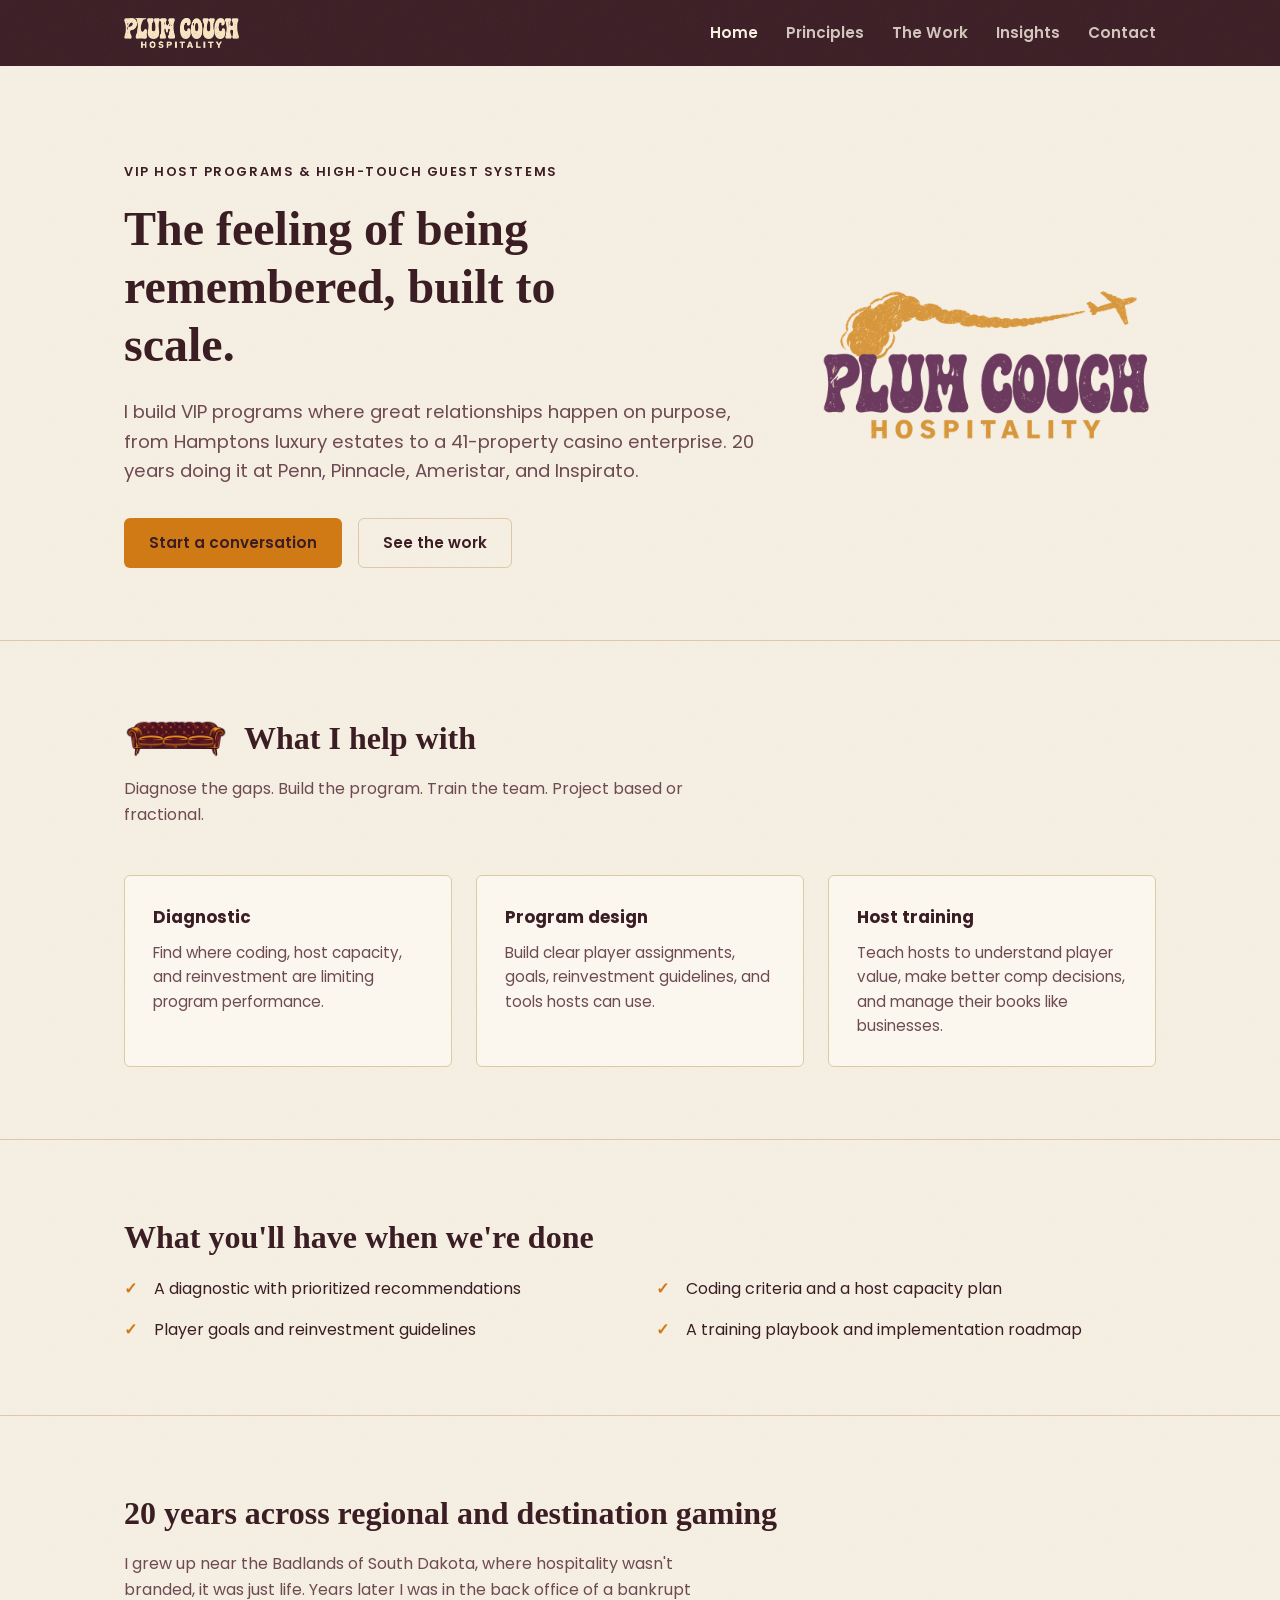
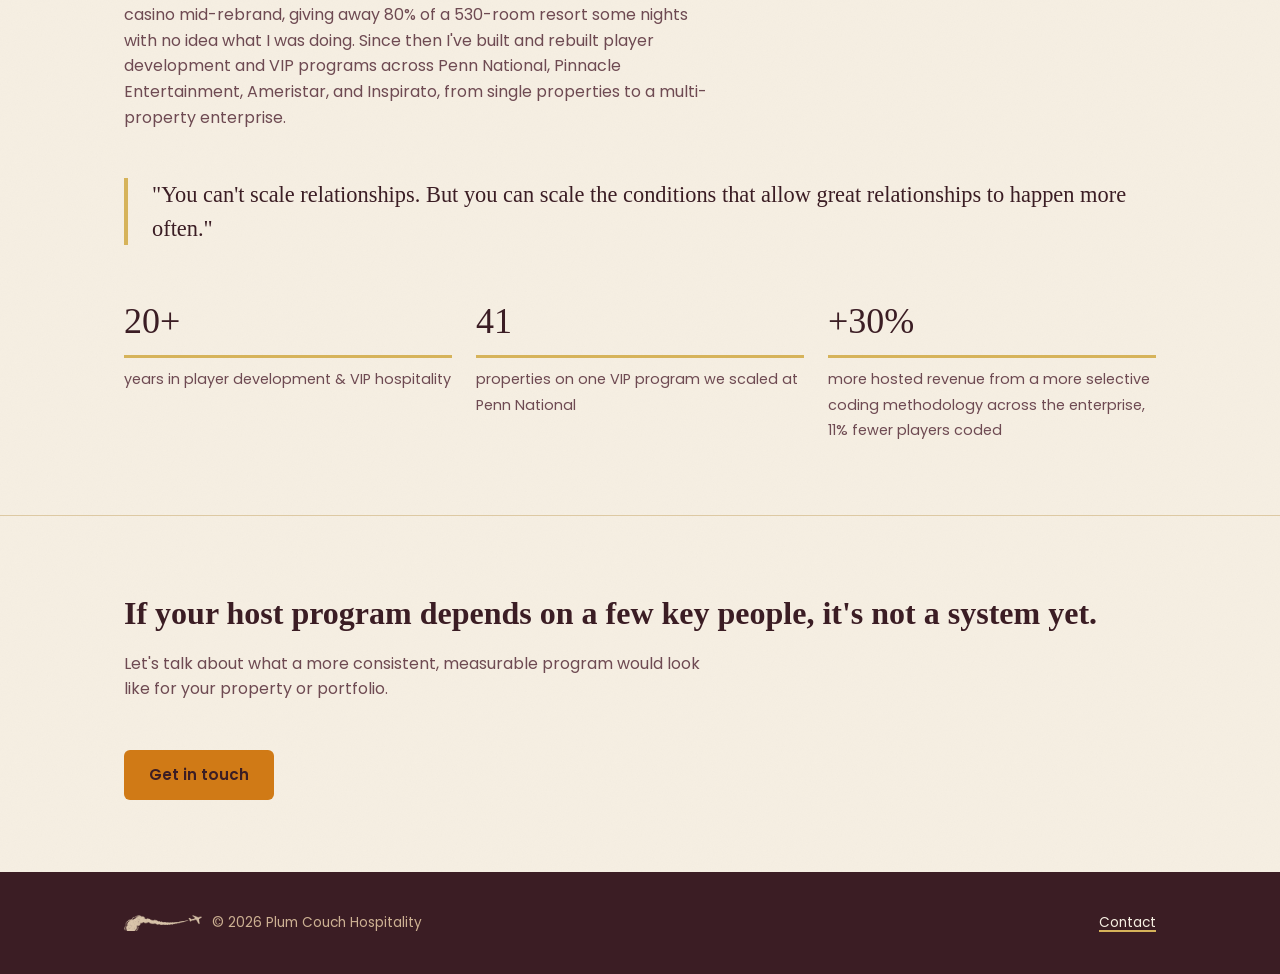
==== index.html @ e2383333 "Update index.html" ====
<!DOCTYPE html>
<html lang="en">
<head>
<meta charset="UTF-8">
<meta name="viewport" content="width=device-width, initial-scale=1.0">
<title>Plum Couch Hospitality · Player Development & VIP Host Program Consulting</title>
<meta name="description" content="Plum Couch Hospitality designs performance systems for casino player development and VIP host programs. Built by Travis Grode, 20 years across regional and destination gaming.">
<link rel="preconnect" href="https://fonts.googleapis.com">
<link rel="preconnect" href="https://fonts.gstatic.com" crossorigin>
<link href="https://fonts.googleapis.com/css2?family=Boogaloo&amp;family=Poppins:wght@400;500;600;700&amp;display=swap" rel="stylesheet">
<link rel="icon" type="image/png" sizes="32x32" href="/assets/img/favicon-32.png">
<link rel="icon" type="image/png" sizes="16x16" href="/assets/img/favicon-16.png">
<link rel="apple-touch-icon" href="/assets/img/apple-touch-icon.png">
<link rel="stylesheet" href="/css/styles.css">
</head>
<body>

<header class="site-header">
  <div class="wrap">
    <a class="brand" href="/"><img class="brand-mark" src="/assets/img/wordmark-text-cream.png" alt="Plum Couch Hospitality"></a>
    <button class="nav-toggle" aria-expanded="false" aria-label="Toggle navigation">☰</button>
    <nav class="primary-nav">
      <ul>
        <li><a href="/" aria-current="page">Home</a></li>
        <li><a href="/principles/">Principles</a></li>
        <li><a href="/work/">The Work</a></li>
        <li><a href="/blog/">Insights</a></li>
        <li><a href="/contact/">Contact</a></li>
      </ul>
    </nav>
  </div>
</header>

<main>

  <section class="hero">
    <div class="wrap hero-grid">
      <div class="hero-content">
        <div class="eyebrow">VIP Host Programs &amp; High-Touch Guest Systems</div>
        <h1>The feeling of being remembered, built to scale.</h1>
        <p class="lede">
          I build VIP programs where great relationships happen on purpose, from Hamptons
          luxury estates to a 41-property casino enterprise. 20 years doing it at Penn,
          Pinnacle, Ameristar, and Inspirato.
        </p>
        <div class="button-row">
          <a class="btn btn-primary" href="/contact/">Start a conversation</a>
          <a class="btn btn-secondary" href="/work/">See the work</a>
        </div>
      </div>
      <div class="hero-visual">
        <img src="/assets/img/wordmark-gold-accent.png" alt="Plum Couch Hospitality">
      </div>
    </div>
  </section>

  <section id="services">
    <div class="wrap">
      <div class="section-heading-row">
        <div class="section-title-icon">
          <img class="section-emblem" src="/assets/img/couch-emblem.png" alt="">
          <h2 class="section-heading">What I help with</h2>
        </div>
        <p class="section-sub">
          Diagnose the gaps. Build the program. Train the team. Project based or fractional.
        </p>
      </div>
      <div class="grid-3">
        <div class="card">
          <h3>Diagnostic</h3>
          <p>Find where coding, host capacity, and reinvestment are limiting program
          performance.</p>
        </div>
        <div class="card">
          <h3>Program design</h3>
          <p>Build clear player assignments, goals, reinvestment guidelines, and tools
          hosts can use.</p>
        </div>
        <div class="card">
          <h3>Host training</h3>
          <p>Teach hosts to understand player value, make better comp decisions, and
          manage their books like businesses.</p>
        </div>
      </div>
    </div>
  </section>

  <section id="deliverables">
    <div class="wrap">
      <h2 class="section-heading">What you'll have when we're done</h2>
      <ul class="deliverables-list">
        <li>A diagnostic with prioritized recommendations</li>
        <li>Coding criteria and a host capacity plan</li>
        <li>Player goals and reinvestment guidelines</li>
        <li>A training playbook and implementation roadmap</li>
      </ul>
    </div>
  </section>

  <section id="about">
    <div class="wrap">
      <h2 class="section-heading">20 years across regional and destination gaming</h2>
      <p class="section-sub">
        I grew up near the Badlands of South Dakota, where hospitality wasn't branded,
        it was just life. Years later I was in the back office of a bankrupt casino
        mid-rebrand, giving away 80% of a 530-room resort some nights with no idea what
        I was doing. Since then I've built and rebuilt player development and VIP
        programs across Penn National, Pinnacle Entertainment, Ameristar, and Inspirato,
        from single properties to a multi-property enterprise.
      </p>
      <blockquote class="pull">
        "You can't scale relationships. But you can scale the conditions that
        allow great relationships to happen more often."
      </blockquote>
      <div class="stat-row">
        <div class="stat">
          <span class="num">20+</span>
          <span class="label">years in player development &amp; VIP hospitality</span>
        </div>
        <div class="stat">
          <span class="num">41</span>
          <span class="label">properties on one VIP program we scaled at Penn National</span>
        </div>
        <div class="stat">
          <span class="num">+30%</span>
          <span class="label">more hosted revenue from a more selective coding methodology across the enterprise, 11% fewer players coded</span>
        </div>
      </div>
    </div>
  </section>

  <section id="cta">
    <div class="wrap">
      <h2 class="section-heading">If your host program depends on a few key people, it's not a system yet.</h2>
      <p class="section-sub">
        Let's talk about what a more consistent, measurable program would look like for
        your property or portfolio.
      </p>
      <div class="button-row">
        <a class="btn btn-primary" href="/contact/">Get in touch</a>
      </div>
    </div>
  </section>

</main>

<footer class="site-footer">
  <div class="wrap">
    <div class="footer-copy"><img class="footer-mark" src="/assets/img/plane-smoke-cream.png" alt=""><span>&copy; <span id="year"></span> Plum Couch Hospitality</span></div>
    <div>
      <a href="/contact/">Contact</a>
    </div>
  </div>
</footer>

<script src="/js/main.js"></script>
<script>document.getElementById('year').textContent = new Date().getFullYear();</script>
</body>
</html>
---- css/styles.css ----
/* ==========================================================================
   Plum Couch Hospitality — official brand tokens, taken directly from the
   brand board: Couch Orange, Plum, Vintage Yellow, Paper. Roles below were
   chosen by checking real contrast ratios, not by eye: orange and vintage
   yellow are vivid enough to read as backgrounds/borders/large display type,
   but too light-on-paper to use as small body text, so plum carries all
   body and label text, and orange/yellow stay in backgrounds, buttons, and
   decorative accents. Nothing else in this file should need to change to
   adjust the palette further.
   ========================================================================== */
:root {
  --color-bg: #f6efe2;        /* lightened from the official "Paper" swatch, per your note it read too dark */
  --color-bg-alt: #ecdfc4;
  --color-surface: #fbf7ee;
  --color-border: #ddc9a3;
  --color-text: #3b1d24;      /* "Plum", official — carries all body/label text for contrast */
  --color-text-muted: #6e4a52;
  --color-accent: #d07a16;    /* "Couch Orange", official — backgrounds, buttons, borders only */
  --color-accent-hover: #b3660f;
  --color-on-accent: #f6efe2; /* paper, for text on top of the plum footer */
  --color-ink-bg: #3b1d24;    /* "Plum", used as the dark footer background */
  --color-accent-plum: #3b1d24;
  --color-vintage-yellow: #d6b35a; /* decorative accent + text-on-dark only (fails on paper) */
  --color-header-bg: #3b1d24; /* back to the official plum — the contrast problem was the couch mark, not the background, and the cream plane-and-smoke mark reads fine at full depth */
  --font-display: 'Boogaloo', 'Georgia', serif;      /* the retro display headline font */
  --font-serif: Georgia, 'Iowan Old Style', 'Times New Roman', serif;
  --font-sans: 'Poppins', -apple-system, BlinkMacSystemFont, 'Segoe UI', Roboto, Helvetica, Arial, sans-serif;
  --max-width: 1080px;
  --radius: 6px;
}

* { box-sizing: border-box; }

html { scroll-behavior: smooth; }

body {
  margin: 0;
  background-color: var(--color-bg);
  /* A faint paper-grain texture, generated inline with no external image,
     to nod at the aged, kraft-paper feel of the matchbook without turning
     the whole page into a distressed texture. */
  background-image: url("data:image/svg+xml,%3Csvg xmlns='http://www.w3.org/2000/svg' width='200' height='200'%3E%3Cfilter id='n'%3E%3CfeTurbulence type='fractalNoise' baseFrequency='0.8' numOctaves='2' stitchTiles='stitch'/%3E%3CfeColorMatrix type='saturate' values='0'/%3E%3C/filter%3E%3Crect width='100%25' height='100%25' filter='url(%23n)' opacity='0.035'/%3E%3C/svg%3E");
  color: var(--color-text);
  font-family: var(--font-sans);
  line-height: 1.6;
  -webkit-font-smoothing: antialiased;
}

img { max-width: 100%; display: block; }

a {
  color: var(--color-text);
  text-decoration: underline;
  text-decoration-color: var(--color-accent);
  text-decoration-thickness: 2px;
  text-underline-offset: 3px;
}
a:hover { text-decoration-color: var(--color-accent-hover); }

.wrap {
  max-width: var(--max-width);
  margin: 0 auto;
  padding: 0 24px;
}

/* ---- Header / nav ----
   A lighter tint of the official plum, every page — deep enough to stay in
   the brand's purple family (not washed out to paper), light enough that
   the cream plane-and-smoke mark reads clearly against it. A faint grain
   nods at the matchbook/quote-card poster treatment without going full
   burnt-orange site-wide. */
header.site-header {
  background-color: var(--color-header-bg);
  background-image: url("data:image/svg+xml,%3Csvg xmlns='http://www.w3.org/2000/svg' width='200' height='200'%3E%3Cfilter id='n'%3E%3CfeTurbulence type='fractalNoise' baseFrequency='0.75' numOctaves='3' stitchTiles='stitch'/%3E%3CfeColorMatrix type='saturate' values='0'/%3E%3C/filter%3E%3Crect width='100%25' height='100%25' filter='url(%23n)' opacity='0.05'/%3E%3C/svg%3E");
  position: sticky;
  top: 0;
  z-index: 50;
}

.site-header .wrap {
  display: flex;
  align-items: center;
  justify-content: space-between;
  padding-top: 18px;
  padding-bottom: 18px;
}

.brand {
  display: flex;
  align-items: center;
  gap: 14px;
  text-decoration: none;
}

.brand-mark {
  height: 30px;
  width: auto;
}

nav.primary-nav ul {
  list-style: none;
  display: flex;
  gap: 28px;
  margin: 0;
  padding: 0;
}

/* Nav sits on the lighter-plum header — paper-on-#725c61 checks at 4.7+:1,
   clears AA. */
nav.primary-nav a {
  color: var(--color-on-accent);
  text-decoration: none;
  font-weight: 600;
  opacity: 0.8;
  font-size: 0.95rem;
}
nav.primary-nav a:hover,
nav.primary-nav a[aria-current="page"] {
  opacity: 1;
}

.nav-toggle {
  display: none;
  background: none;
  border: 1px solid var(--color-on-accent);
  color: var(--color-on-accent);
  border-radius: var(--radius);
  padding: 8px 10px;
  font-size: 1rem;
}

@media (max-width: 720px) {
  nav.primary-nav {
    display: none;
    width: 100%;
  }
  nav.primary-nav.open { display: block; }
  nav.primary-nav ul {
    flex-direction: column;
    gap: 0;
    padding: 16px 0 8px;
  }
  nav.primary-nav li { padding: 10px 0; border-top: 1px solid var(--color-border); }
  .site-header .wrap { flex-wrap: wrap; }
  .nav-toggle { display: inline-block; }
  .brand-mark { height: 22px; }
}

/* ---- Hero ---- */
.hero {
  padding: 96px 0 72px;
  border-bottom: 1px solid var(--color-border);
}

.hero-grid {
  display: flex;
  align-items: center;
  gap: 56px;
}

.hero-content { flex: 1 1 520px; min-width: 0; }

.hero-visual {
  flex: 0 0 auto;
  display: flex;
  justify-content: center;
}

.hero-visual img {
  width: 340px;
  max-width: 100%;
}

.hero-visual img.is-compact {
  width: 240px;
}

.hero-visual img.is-photo {
  border-radius: 14px;
  box-shadow: 0 18px 38px rgba(59, 29, 36, 0.3);
  transform: rotate(-2deg);
}

@media (max-width: 860px) {
  .hero-grid { flex-direction: column-reverse; gap: 32px; }
  .hero-visual img { width: 260px; }
}

.section-heading-row {
  margin-bottom: 48px;
}
.section-heading-row .section-heading,
.section-heading-row .section-sub { margin-bottom: 0; }
.section-heading-row .section-sub { margin-top: 12px; max-width: 62ch; }

.section-title-icon {
  display: flex;
  align-items: center;
  gap: 16px;
}
.section-title-icon .section-heading { margin: 0; }

.section-emblem {
  width: 104px;
  height: auto;
  flex-shrink: 0;
  opacity: 0.95;
}
@media (max-width: 480px) {
  .section-emblem { width: 64px; }
}

.matchbook-pair {
  display: flex;
  gap: 32px;
  flex-wrap: wrap;
  margin-top: 8px;
}
.matchbook-pair img {
  width: 220px;
  max-width: 100%;
  border-radius: 4px;
  box-shadow: 0 12px 28px rgba(59, 29, 36, 0.22);
}
.matchbook-pair img:first-child { transform: rotate(-2deg); }
.matchbook-pair img:last-child { transform: rotate(2deg); }

.hero .eyebrow {
  color: var(--color-accent-plum);
  text-transform: uppercase;
  letter-spacing: 0.12em;
  font-size: 0.8rem;
  font-weight: 600;
  margin-bottom: 18px;
}

.hero h1 {
  font-family: var(--font-serif);
  font-size: clamp(2rem, 4vw, 3rem);
  line-height: 1.2;
  margin: 0 0 24px;
  max-width: 20ch;
}

.hero p.lede {
  font-size: 1.15rem;
  color: var(--color-text-muted);
  max-width: 60ch;
  margin: 0 0 32px;
}

.button-row { display: flex; gap: 16px; flex-wrap: wrap; }

.btn {
  display: inline-block;
  padding: 12px 24px;
  border-radius: var(--radius);
  font-size: 0.95rem;
  font-weight: 600;
  border: 1px solid transparent;
  text-decoration: none;
}

/* Plum text on the orange button, not paper — checked at 4.67:1, paper
   on this orange only manages 2.39:1. */
.btn-primary {
  background: var(--color-accent);
  color: var(--color-text);
}
.btn-primary:hover { background: var(--color-accent-hover); color: var(--color-text); }

.btn-secondary {
  border-color: var(--color-border);
  color: var(--color-text);
}
.btn-secondary:hover { border-color: var(--color-accent); color: var(--color-text); background: var(--color-surface); }

/* ---- Sections ---- */
section { padding: 72px 0; border-bottom: 1px solid var(--color-border); }
section:last-of-type { border-bottom: none; }

.section-heading {
  font-family: var(--font-serif);
  font-size: clamp(1.5rem, 3vw, 2rem);
  margin: 0 0 12px;
}

.section-sub {
  color: var(--color-text-muted);
  max-width: 60ch;
  margin: 0 0 48px;
}

.grid-3 {
  display: grid;
  grid-template-columns: repeat(auto-fit, minmax(240px, 1fr));
  gap: 24px;
}

.card {
  background: var(--color-surface);
  border: 1px solid var(--color-border);
  border-radius: var(--radius);
  padding: 28px;
}

.card h3 {
  font-size: 1.05rem;
  margin: 0 0 10px;
}

.card p { color: var(--color-text-muted); margin: 0; font-size: 0.95rem; }

.deliverables-list {
  list-style: none;
  margin: 0;
  padding: 0;
  display: grid;
  grid-template-columns: repeat(2, 1fr);
  gap: 16px 32px;
}
.deliverables-list li {
  position: relative;
  padding-left: 30px;
  color: var(--color-text);
}
.deliverables-list li::before {
  content: "\2713";
  position: absolute;
  left: 0;
  top: 0;
  color: var(--color-accent);
  font-weight: 700;
}
@media (max-width: 640px) {
  .deliverables-list { grid-template-columns: 1fr; }
}

.stat-row {
  display: grid;
  grid-template-columns: repeat(auto-fit, minmax(160px, 1fr));
  gap: 24px;
  margin-top: 48px;
}

.stat { text-align: left; }
.stat .num {
  font-family: var(--font-serif);
  font-size: 2.25rem;
  color: var(--color-text);
  display: block;
  border-bottom: 3px solid var(--color-vintage-yellow);
  padding-bottom: 4px;
  margin-bottom: 8px;
}
.stat .label { color: var(--color-text-muted); font-size: 0.9rem; }

blockquote.pull {
  font-family: var(--font-serif);
  font-size: 1.4rem;
  line-height: 1.5;
  border-left: 4px solid var(--color-vintage-yellow);
  padding-left: 24px;
  margin: 0;
  color: var(--color-text);
}

/* ---- Post/case-study index list ---- */
.grid-quotes {
  display: grid;
  grid-template-columns: repeat(3, 1fr);
  gap: 24px;
  margin-bottom: 56px;
}
.grid-quotes img {
  border-radius: 10px;
  box-shadow: 0 6px 18px rgba(59, 29, 36, 0.18);
}
@media (max-width: 860px) {
  .grid-quotes { grid-template-columns: repeat(2, 1fr); }
}
@media (max-width: 560px) {
  .grid-quotes { grid-template-columns: 1fr; gap: 20px; }
}

.principle-list {
  list-style: none;
  margin: 0 0 8px;
  padding: 0;
  counter-reset: principle;
}
.principle-list li.principle-item {
  counter-increment: principle;
  display: flex;
  gap: 18px;
  align-items: baseline;
  padding: 18px 0;
  border-top: 1px solid var(--color-border);
}
.principle-list li.principle-item:last-child { border-bottom: 1px solid var(--color-border); }
.principle-list li.principle-item::before {
  content: counter(principle);
  font-family: var(--font-serif);
  font-size: 1.4rem;
  color: var(--color-accent);
  flex-shrink: 0;
  width: 28px;
}
.principle-list .principle-text { color: var(--color-text); }
.principle-list .principle-text strong { display: block; margin-bottom: 2px; }
.principle-list .principle-text span { color: var(--color-text-muted); font-size: 0.95rem; }

/* A single quote card, dropped in as a breather between principle items —
   not a gallery, just an occasional accent. Alternating rotation gives it
   the same scrapbook/matchbook feel as the pair on the homepage. */
.principle-list li.principle-accent {
  list-style: none;
  padding: 36px 0;
  text-align: center;
}
.principle-accent img {
  width: 300px;
  max-width: 80%;
  margin: 0 auto;
  border-radius: 10px;
  box-shadow: 0 10px 24px rgba(59, 29, 36, 0.22);
  transform: rotate(-1.5deg);
}
.principle-list li.principle-accent:nth-of-type(even) img { transform: rotate(1.5deg); }

.role-entry {
  padding: 24px 0;
  border-top: 1px solid var(--color-border);
}
.role-entry:last-child { border-bottom: 1px solid var(--color-border); }
.role-entry .role-title { font-family: var(--font-serif); font-size: 1.25rem; margin: 0 0 4px; }
.role-entry .role-meta {
  color: var(--color-accent-hover);
  font-weight: 600;
  font-size: 0.85rem;
  text-transform: uppercase;
  letter-spacing: 0.03em;
  margin-bottom: 10px;
}
.role-entry p { margin: 0; color: var(--color-text-muted); }

/* Role entries with a pulled-out headline figure (Work page, "Programs built and run") */
.role-entry-figured {
  display: flex;
  gap: 28px;
  align-items: flex-start;
}
.role-figure {
  flex: 0 0 104px;
}
.role-figure .num {
  font-family: var(--font-serif);
  font-size: 2.5rem;
  line-height: 1;
  color: var(--color-text);
  display: block;
  border-bottom: 3px solid var(--color-vintage-yellow);
  padding-bottom: 6px;
  margin-bottom: 8px;
}
.role-figure .label {
  color: var(--color-text-muted);
  font-size: 0.75rem;
  text-transform: uppercase;
  letter-spacing: 0.04em;
  display: block;
}
.role-entry-figured .role-body { flex: 1 1 auto; min-width: 0; }
@media (max-width: 600px) {
  .role-entry-figured { flex-direction: column; gap: 10px; }
  .role-figure { flex-basis: auto; }
}

.post-list { list-style: none; margin: 0; padding: 0; }
.post-list li {
  border-bottom: 1px solid var(--color-border);
  padding: 24px 0;
}
.post-list li:first-child { padding-top: 0; }
.post-list a.post-title {
  color: var(--color-text);
  font-size: 1.2rem;
  font-family: var(--font-serif);
}
.post-list .post-meta {
  color: var(--color-text-muted);
  font-size: 0.85rem;
  margin-top: 6px;
}

/* ---- Insights index: blog-style cards ---- */
.post-card-list { list-style: none; margin: 0; padding: 0; }
.post-card {
  display: flex;
  gap: 28px;
  padding: 32px 0;
  border-bottom: 1px solid var(--color-border);
}
.post-card:first-child { padding-top: 0; }
.post-card-thumb {
  flex: 0 0 220px;
  aspect-ratio: 16 / 10;
  overflow: hidden;
  border-radius: var(--radius);
  box-shadow: 0 10px 22px rgba(59, 29, 36, 0.18);
}
.post-card-thumb img {
  width: 100%;
  height: 100%;
  object-fit: cover;
  display: block;
}
.post-card-thumb.is-placeholder {
  background: var(--color-bg-alt);
  border: 1px dashed var(--color-border);
  box-shadow: none;
}
.post-card-body { flex: 1 1 auto; min-width: 0; }
.post-card-meta {
  color: var(--color-text-muted);
  font-size: 0.85rem;
  text-transform: uppercase;
  letter-spacing: 0.03em;
  margin-bottom: 8px;
}
.post-card-title {
  display: block;
  color: var(--color-text);
  font-family: var(--font-serif);
  font-size: 1.35rem;
  line-height: 1.25;
  margin-bottom: 10px;
}
.post-card-excerpt { color: var(--color-text-muted); margin: 0; }
@media (max-width: 640px) {
  .post-card { flex-direction: column; gap: 16px; }
  .post-card-thumb { flex-basis: auto; width: 100%; }
}

/* Mobile spacing pass: more breathing room between repeating text blocks
   and a clean single-column stack for the stat row, so the same copy reads
   lighter on a narrow screen without cutting a word. */
@media (max-width: 640px) {
  .role-entry { padding: 32px 0; }
  .principle-list li.principle-item { padding: 26px 0; gap: 14px; }
  .stat-row { grid-template-columns: 1fr; gap: 32px; }
  .stat .num { font-size: 2rem; }
  .section-title-icon { flex-direction: column; align-items: flex-start; gap: 10px; }
  .section-title-icon .section-emblem { width: 130px; }
}

/* ---- Hero emblem: standalone crest above a hero H1 ---- */
.hero-emblem {
  width: 80px;
  height: auto;
  margin-bottom: 20px;
  opacity: 0.95;
}

/* ---- Swipeable image carousel (Instagram-deck style posts) ---- */
.carousel {
  max-width: 420px;
  margin: 0 auto 16px;
}
.carousel-track {
  display: flex;
  overflow-x: auto;
  scroll-snap-type: x mandatory;
  -webkit-overflow-scrolling: touch;
  border-radius: 12px;
  box-shadow: 0 14px 32px rgba(59, 29, 36, 0.25);
  scrollbar-width: none;
  -ms-overflow-style: none;
}
.carousel-track::-webkit-scrollbar { display: none; }
.carousel-track img {
  flex: 0 0 100%;
  width: 100%;
  scroll-snap-align: start;
  display: block;
}
.carousel-nav {
  display: flex;
  align-items: center;
  justify-content: center;
  gap: 18px;
  margin-top: 18px;
}
.carousel-btn {
  width: 40px;
  height: 40px;
  border-radius: 50%;
  border: 1px solid var(--color-border);
  background: var(--color-bg-alt);
  color: var(--color-text);
  font-size: 1.1rem;
  line-height: 1;
  cursor: pointer;
  display: flex;
  align-items: center;
  justify-content: center;
  transition: background 0.15s, color 0.15s, border-color 0.15s;
}
.carousel-btn:hover {
  background: var(--color-accent);
  color: var(--color-on-accent);
  border-color: var(--color-accent);
}
.carousel-counter {
  font-size: 0.85rem;
  color: var(--color-text-muted);
  min-width: 52px;
  text-align: center;
}
.carousel-hint {
  text-align: center;
  font-size: 0.8rem;
  color: var(--color-text-muted);
  margin: 10px 0 0;
}
@media (min-width: 640px) {
  .carousel-hint { display: none; }
}

/* ---- Embedded YouTube video (podcast episodes) ---- */
.video-embed {
  position: relative;
  width: 100%;
  aspect-ratio: 16 / 9;
  border-radius: 10px;
  overflow: hidden;
  box-shadow: 0 10px 24px rgba(59, 29, 36, 0.22);
  margin: 0 0 32px;
  background: var(--color-ink-bg);
}
.video-embed iframe {
  position: absolute;
  inset: 0;
  width: 100%;
  height: 100%;
  border: 0;
}
.placeholder-note {
  background: var(--color-bg-alt);
  border: 1px dashed var(--color-border);
  border-radius: var(--radius);
  padding: 20px 24px;
  color: var(--color-text-muted);
  font-size: 0.9rem;
}

/* ---- Contact / form ---- */
form.contact-form { display: grid; gap: 18px; max-width: 560px; }
form.contact-form label {
  display: block;
  font-size: 0.85rem;
  color: var(--color-text-muted);
  margin-bottom: 6px;
}
form.contact-form input,
form.contact-form textarea {
  width: 100%;
  background: var(--color-surface);
  border: 1px solid var(--color-border);
  border-radius: var(--radius);
  color: var(--color-text);
  padding: 12px 14px;
  font-family: inherit;
  font-size: 0.95rem;
}
form.contact-form textarea { min-height: 140px; resize: vertical; }
form.contact-form input:focus,
form.contact-form textarea:focus {
  outline: none;
  border-color: var(--color-accent);
}

.calendly-embed {
  border: 1px solid var(--color-border);
  border-radius: var(--radius);
  overflow: hidden;
  min-height: 700px;
}

/* ---- Footer ----
   Dark ink background, the same tone the matchbook itself was photographed
   against, as a deliberate bookend to the orange header. */
footer.site-footer {
  padding: 40px 0;
  background: var(--color-ink-bg);
  color: #cdb193;
  font-size: 0.85rem;
}

footer.site-footer .wrap {
  display: flex;
  justify-content: space-between;
  align-items: center;
  flex-wrap: wrap;
  gap: 12px;
}
.footer-copy {
  display: flex;
  align-items: center;
  gap: 10px;
}
.footer-mark {
  height: 16px;
  width: auto;
  opacity: 0.85;
}
footer.site-footer a { color: var(--color-on-accent); text-decoration-color: var(--color-vintage-yellow); }
footer.site-footer a:hover { color: var(--color-vintage-yellow); text-decoration-color: var(--color-vintage-yellow); }
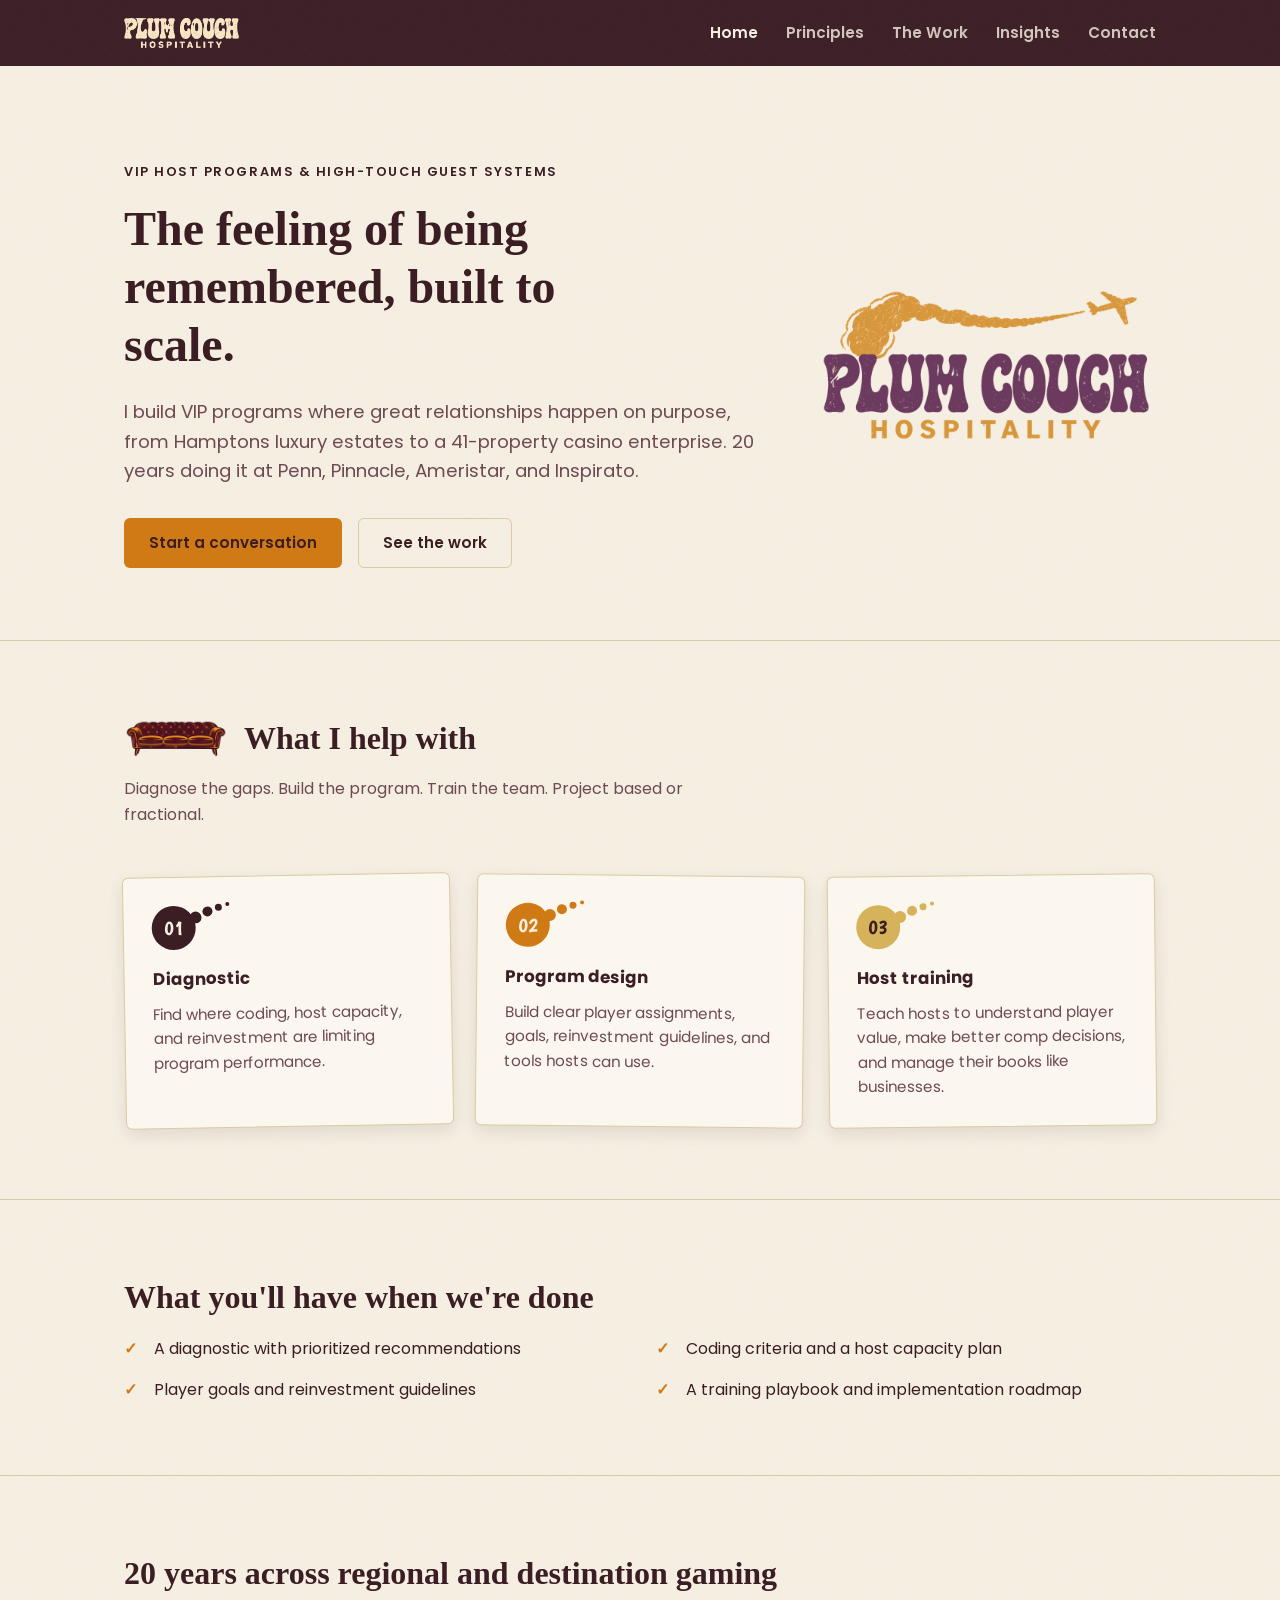
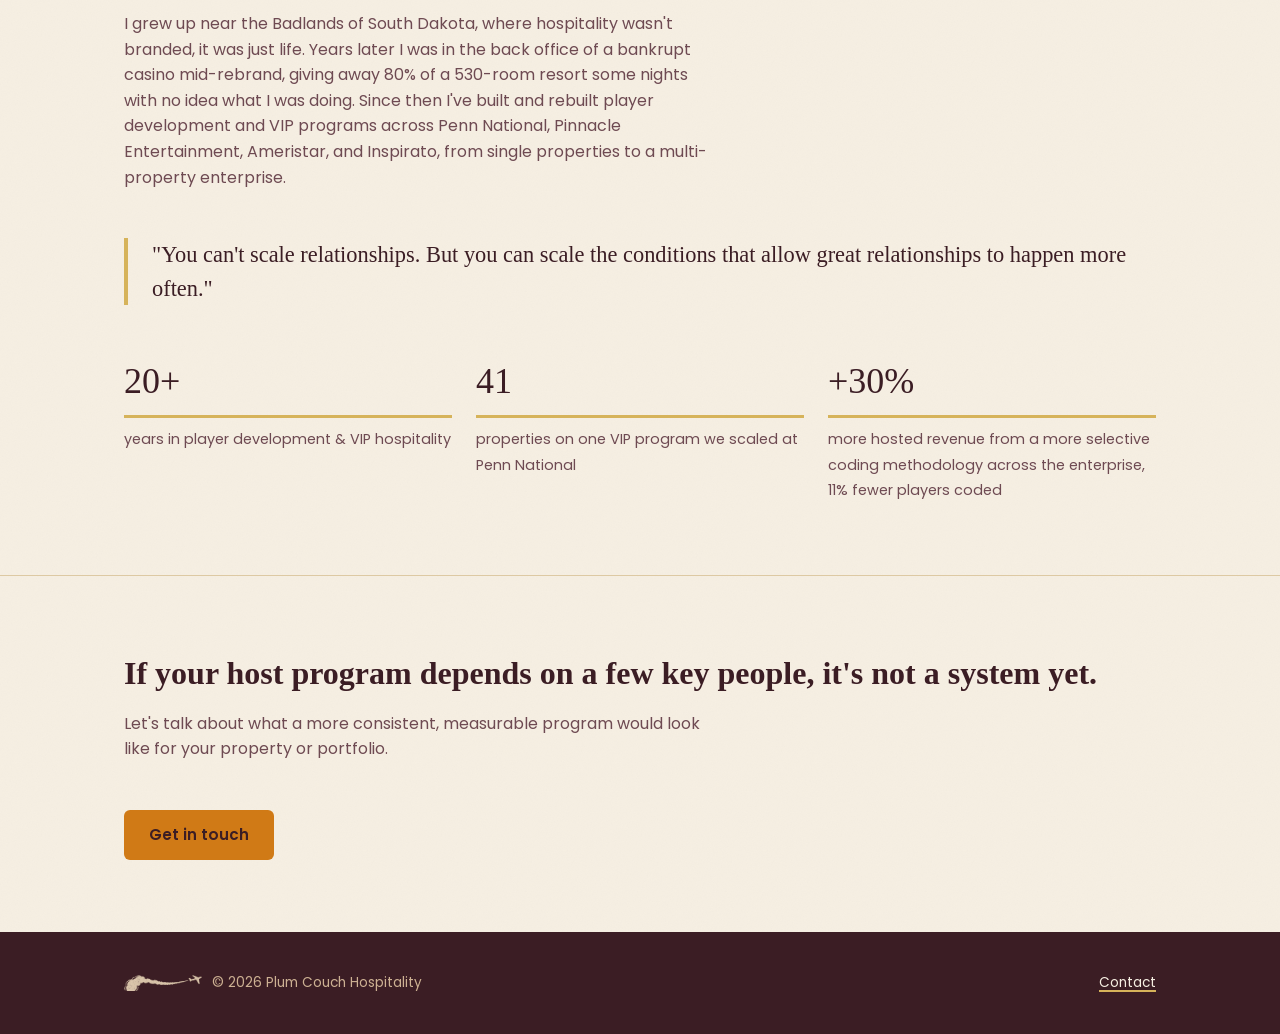
==== commit 2d7ad95a: "whisps" ====
--- a/index.html
+++ b/index.html
@@ -5,6 +5,15 @@
 <meta name="viewport" content="width=device-width, initial-scale=1.0">
 <title>Plum Couch Hospitality · Player Development & VIP Host Program Consulting</title>
 <meta name="description" content="Plum Couch Hospitality designs performance systems for casino player development and VIP host programs. Built by Travis Grode, 20 years across regional and destination gaming.">
+<meta property="og:type" content="website">
+<meta property="og:title" content="Plum Couch Hospitality · Player Development & VIP Host Program Consulting">
+<meta property="og:description" content="Plum Couch Hospitality designs performance systems for casino player development and VIP host programs. Built by Travis Grode, 20 years across regional and destination gaming.">
+<meta property="og:image" content="https://plumcouch.com/assets/img/og-image.png">
+<meta property="og:url" content="https://plumcouch.com/">
+<meta name="twitter:card" content="summary_large_image">
+<meta name="twitter:title" content="Plum Couch Hospitality · Player Development & VIP Host Program Consulting">
+<meta name="twitter:description" content="Plum Couch Hospitality designs performance systems for casino player development and VIP host programs. Built by Travis Grode, 20 years across regional and destination gaming.">
+<meta name="twitter:image" content="https://plumcouch.com/assets/img/og-image.png">
 <link rel="preconnect" href="https://fonts.googleapis.com">
 <link rel="preconnect" href="https://fonts.gstatic.com" crossorigin>
 <link href="https://fonts.googleapis.com/css2?family=Boogaloo&amp;family=Poppins:wght@400;500;600;700&amp;display=swap" rel="stylesheet">
@@ -67,16 +76,31 @@
       </div>
       <div class="grid-3">
         <div class="card">
+          <span class="card-badge">01
+            <svg class="wisp" viewBox="0 0 46 24" fill="var(--color-accent-plum)">
+              <circle cx="6" cy="18" r="6"/><circle cx="18" cy="12" r="5"/><circle cx="29" cy="8" r="3.5"/><circle cx="38" cy="5" r="2"/>
+            </svg>
+          </span>
           <h3>Diagnostic</h3>
           <p>Find where coding, host capacity, and reinvestment are limiting program
           performance.</p>
         </div>
         <div class="card">
+          <span class="card-badge">02
+            <svg class="wisp" viewBox="0 0 46 24" fill="var(--color-accent)">
+              <circle cx="6" cy="18" r="6"/><circle cx="18" cy="12" r="5"/><circle cx="29" cy="8" r="3.5"/><circle cx="38" cy="5" r="2"/>
+            </svg>
+          </span>
           <h3>Program design</h3>
           <p>Build clear player assignments, goals, reinvestment guidelines, and tools
           hosts can use.</p>
         </div>
         <div class="card">
+          <span class="card-badge">03
+            <svg class="wisp" viewBox="0 0 46 24" fill="var(--color-vintage-yellow)">
+              <circle cx="6" cy="18" r="6"/><circle cx="18" cy="12" r="5"/><circle cx="29" cy="8" r="3.5"/><circle cx="38" cy="5" r="2"/>
+            </svg>
+          </span>
           <h3>Host training</h3>
           <p>Teach hosts to understand player value, make better comp decisions, and
           manage their books like businesses.</p>
--- a/css/styles.css
+++ b/css/styles.css
@@ -302,6 +302,39 @@
   border: 1px solid var(--color-border);
   border-radius: var(--radius);
   padding: 28px;
+  position: relative;
+  box-shadow: 0 6px 16px rgba(59, 29, 36, 0.1);
+  transform: rotate(var(--tilt, 0deg));
+}
+.card:nth-child(1) { --tilt: -1deg; }
+.card:nth-child(2) { --tilt: 0.6deg; }
+.card:nth-child(3) { --tilt: -0.6deg; }
+
+/* Numbered stamp badge with a smoke-wisp trail, a small nod to the plane's
+   contrail elsewhere on the site without repeating the icon itself. */
+.card-badge {
+  position: relative;
+  display: inline-flex;
+  align-items: center;
+  justify-content: center;
+  width: 44px;
+  height: 44px;
+  border-radius: 50%;
+  font-family: var(--font-display);
+  font-size: 1.3rem;
+  color: var(--color-on-accent);
+  margin-bottom: 16px;
+}
+.card:nth-child(1) .card-badge { background: var(--color-accent-plum); }
+.card:nth-child(2) .card-badge { background: var(--color-accent); }
+.card:nth-child(3) .card-badge { background: var(--color-vintage-yellow); color: var(--color-text); }
+.card-badge .wisp {
+  position: absolute;
+  top: -6px;
+  left: 38px;
+  width: 46px;
+  height: 24px;
+  pointer-events: none;
 }
 
 .card h3 {
@@ -552,6 +585,7 @@
   .stat .num { font-size: 2rem; }
   .section-title-icon { flex-direction: column; align-items: flex-start; gap: 10px; }
   .section-title-icon .section-emblem { width: 130px; }
+  .hero .eyebrow { font-size: 0.72rem; letter-spacing: 0.04em; margin-bottom: 28px; }
 }
 
 /* ---- Hero emblem: standalone crest above a hero H1 ---- */
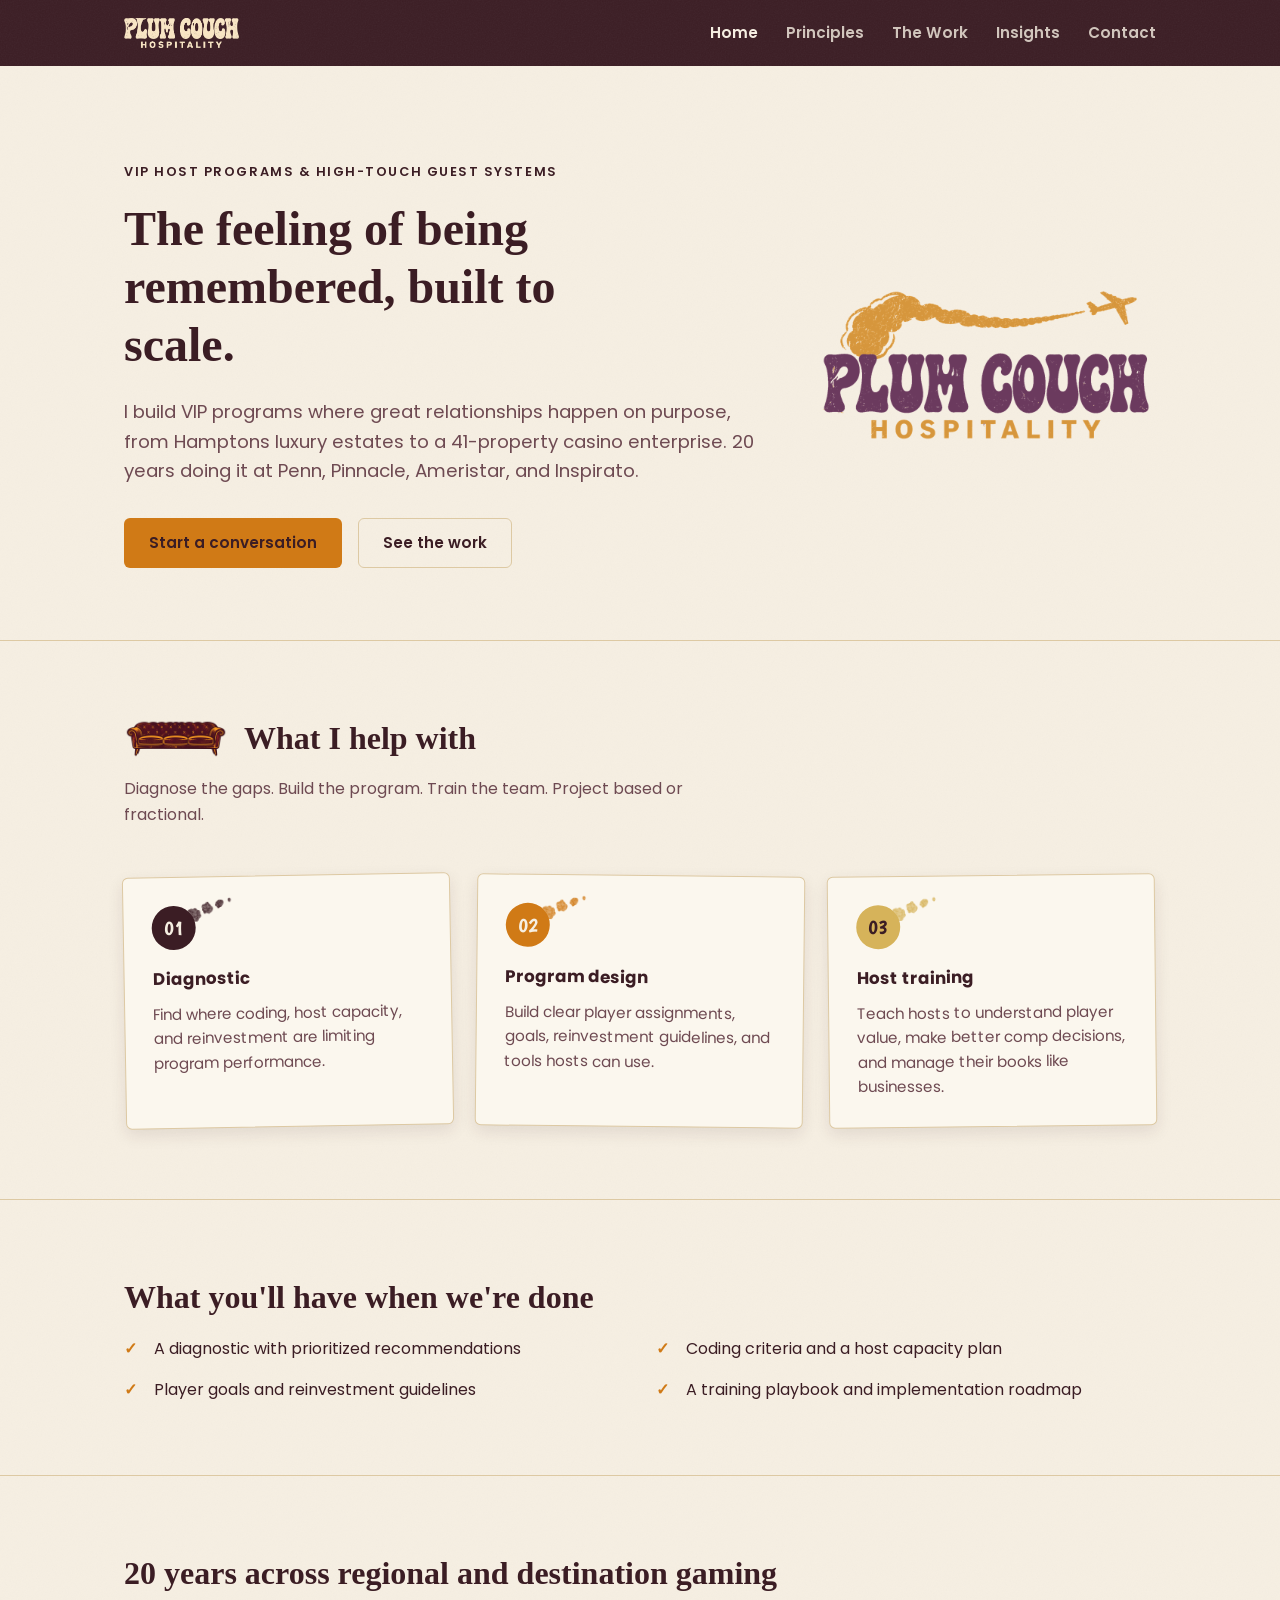
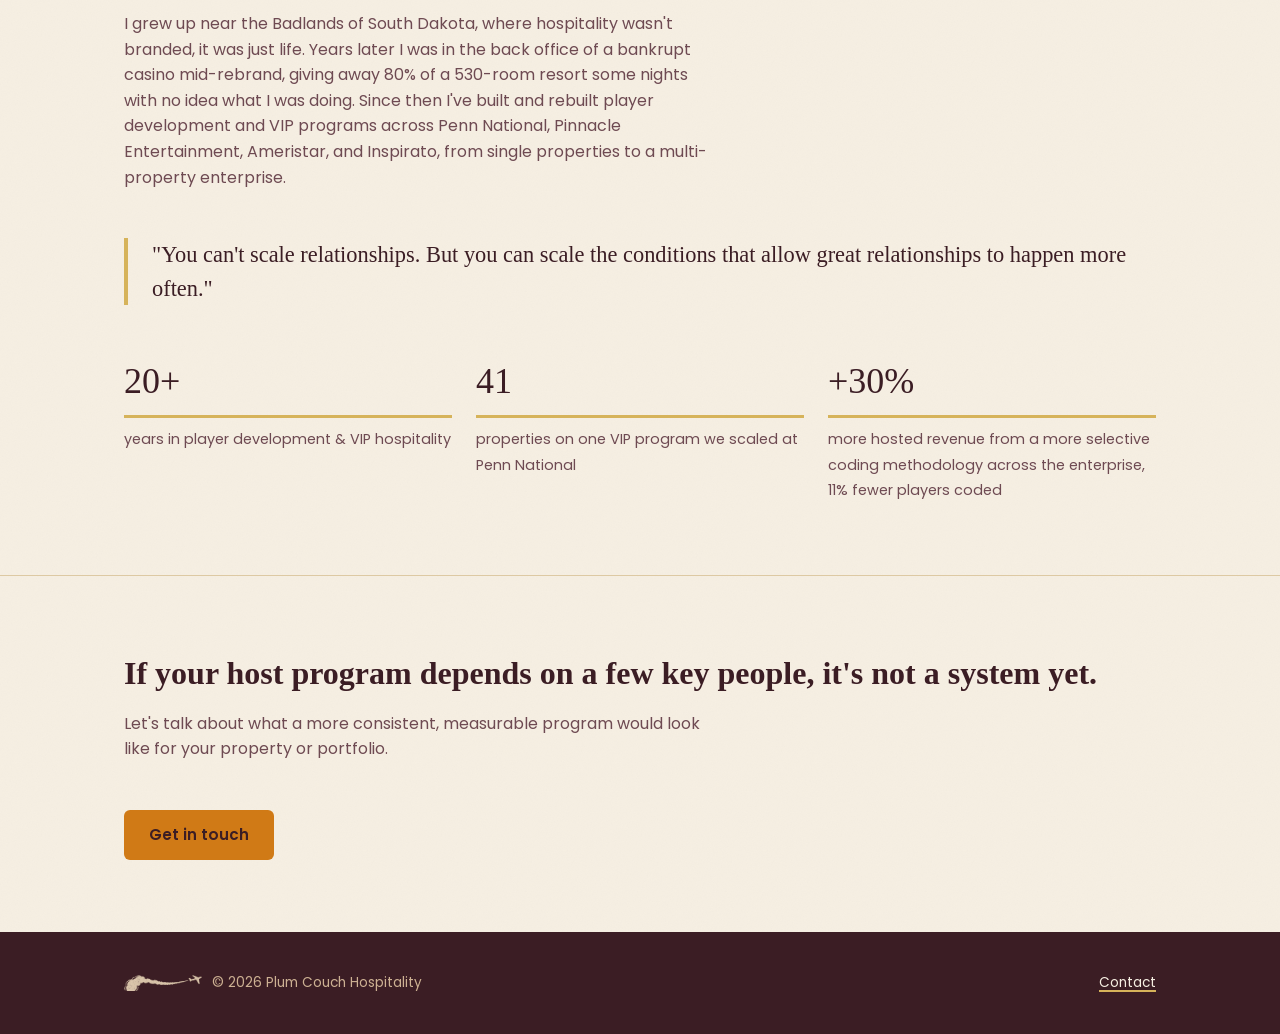
==== commit 2ab400a2: "Give the service card badges a textured, vintage smoke-wisp Swap the flat solid-color SVG wisp trail" ====
--- a/index.html
+++ b/index.html
@@ -77,9 +77,7 @@
       <div class="grid-3">
         <div class="card">
           <span class="card-badge">01
-            <svg class="wisp" viewBox="0 0 46 24" fill="var(--color-accent-plum)">
-              <circle cx="6" cy="18" r="6"/><circle cx="18" cy="12" r="5"/><circle cx="29" cy="8" r="3.5"/><circle cx="38" cy="5" r="2"/>
-            </svg>
+            <img class="wisp" src="/assets/img/wisp-plum.png" alt="">
           </span>
           <h3>Diagnostic</h3>
           <p>Find where coding, host capacity, and reinvestment are limiting program
@@ -87,9 +85,7 @@
         </div>
         <div class="card">
           <span class="card-badge">02
-            <svg class="wisp" viewBox="0 0 46 24" fill="var(--color-accent)">
-              <circle cx="6" cy="18" r="6"/><circle cx="18" cy="12" r="5"/><circle cx="29" cy="8" r="3.5"/><circle cx="38" cy="5" r="2"/>
-            </svg>
+            <img class="wisp" src="/assets/img/wisp-orange.png" alt="">
           </span>
           <h3>Program design</h3>
           <p>Build clear player assignments, goals, reinvestment guidelines, and tools
@@ -97,9 +93,7 @@
         </div>
         <div class="card">
           <span class="card-badge">03
-            <svg class="wisp" viewBox="0 0 46 24" fill="var(--color-vintage-yellow)">
-              <circle cx="6" cy="18" r="6"/><circle cx="18" cy="12" r="5"/><circle cx="29" cy="8" r="3.5"/><circle cx="38" cy="5" r="2"/>
-            </svg>
+            <img class="wisp" src="/assets/img/wisp-gold.png" alt="">
           </span>
           <h3>Host training</h3>
           <p>Teach hosts to understand player value, make better comp decisions, and
--- a/css/styles.css
+++ b/css/styles.css
@@ -330,10 +330,10 @@
 .card:nth-child(3) .card-badge { background: var(--color-vintage-yellow); color: var(--color-text); }
 .card-badge .wisp {
   position: absolute;
-  top: -6px;
-  left: 38px;
-  width: 46px;
-  height: 24px;
+  top: -8px;
+  left: 36px;
+  width: 48px;
+  height: auto;
   pointer-events: none;
 }
 
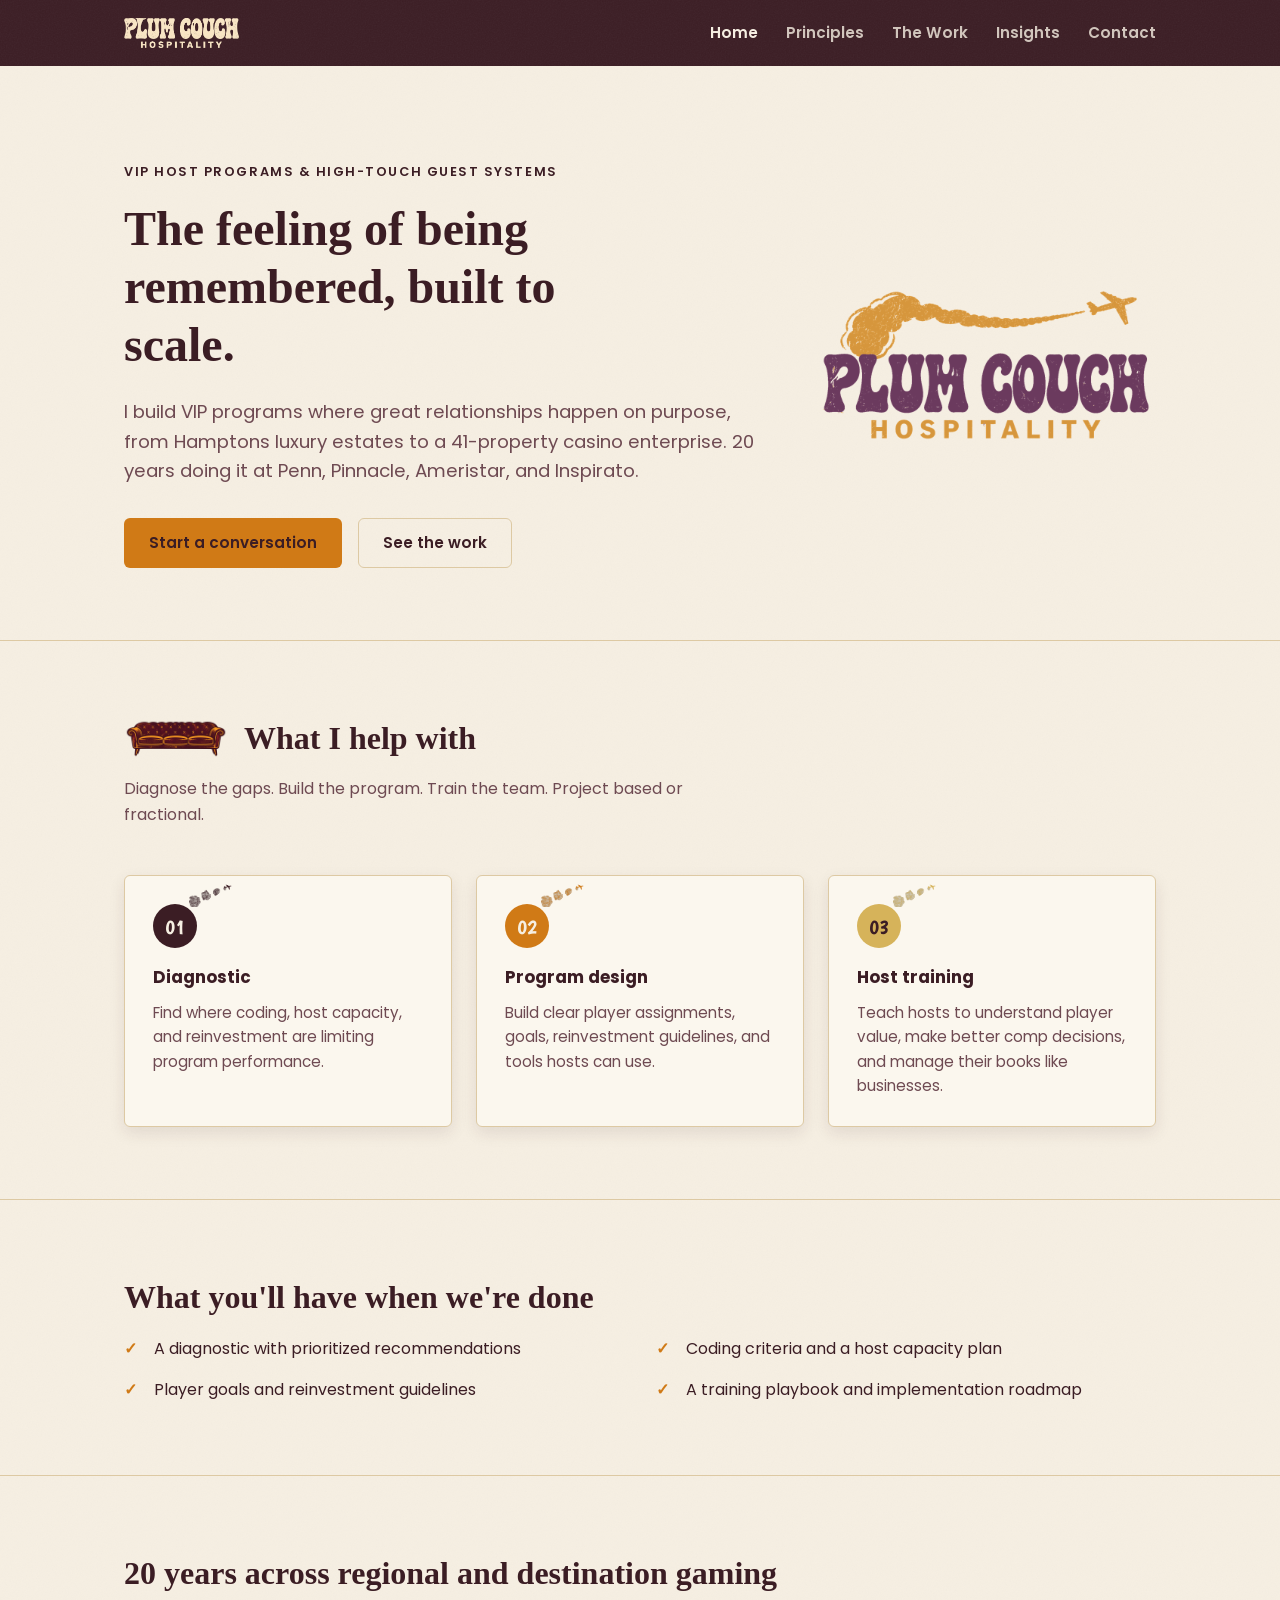
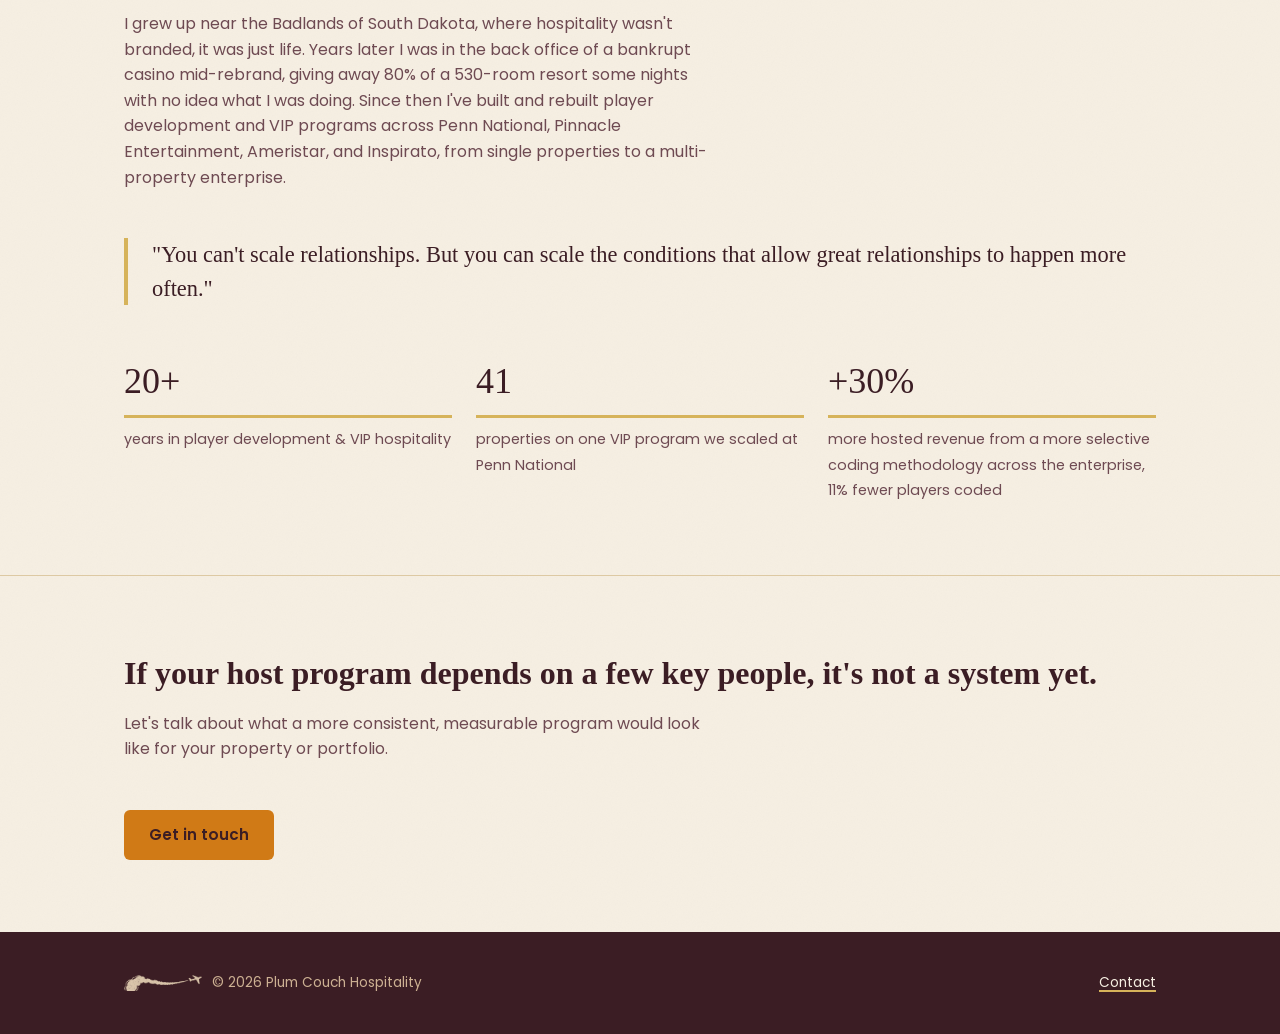
==== commit c073a0ce: "Add the tiny plane back to the service card smoke wisps Travis liked the plane-at-the-tail version b" ====
--- a/index.html
+++ b/index.html
@@ -77,7 +77,7 @@
       <div class="grid-3">
         <div class="card">
           <span class="card-badge">01
-            <img class="wisp" src="/assets/img/wisp-plum.png" alt="">
+            <img class="wisp" src="/assets/img/wisp-plum-plane.png" alt="">
           </span>
           <h3>Diagnostic</h3>
           <p>Find where coding, host capacity, and reinvestment are limiting program
@@ -85,7 +85,7 @@
         </div>
         <div class="card">
           <span class="card-badge">02
-            <img class="wisp" src="/assets/img/wisp-orange.png" alt="">
+            <img class="wisp" src="/assets/img/wisp-orange-plane.png" alt="">
           </span>
           <h3>Program design</h3>
           <p>Build clear player assignments, goals, reinvestment guidelines, and tools
@@ -93,7 +93,7 @@
         </div>
         <div class="card">
           <span class="card-badge">03
-            <img class="wisp" src="/assets/img/wisp-gold.png" alt="">
+            <img class="wisp" src="/assets/img/wisp-gold-plane.png" alt="">
           </span>
           <h3>Host training</h3>
           <p>Teach hosts to understand player value, make better comp decisions, and
--- a/css/styles.css
+++ b/css/styles.css
@@ -304,11 +304,7 @@
   padding: 28px;
   position: relative;
   box-shadow: 0 6px 16px rgba(59, 29, 36, 0.1);
-  transform: rotate(var(--tilt, 0deg));
-}
-.card:nth-child(1) { --tilt: -1deg; }
-.card:nth-child(2) { --tilt: 0.6deg; }
-.card:nth-child(3) { --tilt: -0.6deg; }
+}
 
 /* Numbered stamp badge with a smoke-wisp trail, a small nod to the plane's
    contrail elsewhere on the site without repeating the icon itself. */
@@ -330,9 +326,9 @@
 .card:nth-child(3) .card-badge { background: var(--color-vintage-yellow); color: var(--color-text); }
 .card-badge .wisp {
   position: absolute;
-  top: -8px;
+  top: -22px;
   left: 36px;
-  width: 48px;
+  width: 72px;
   height: auto;
   pointer-events: none;
 }
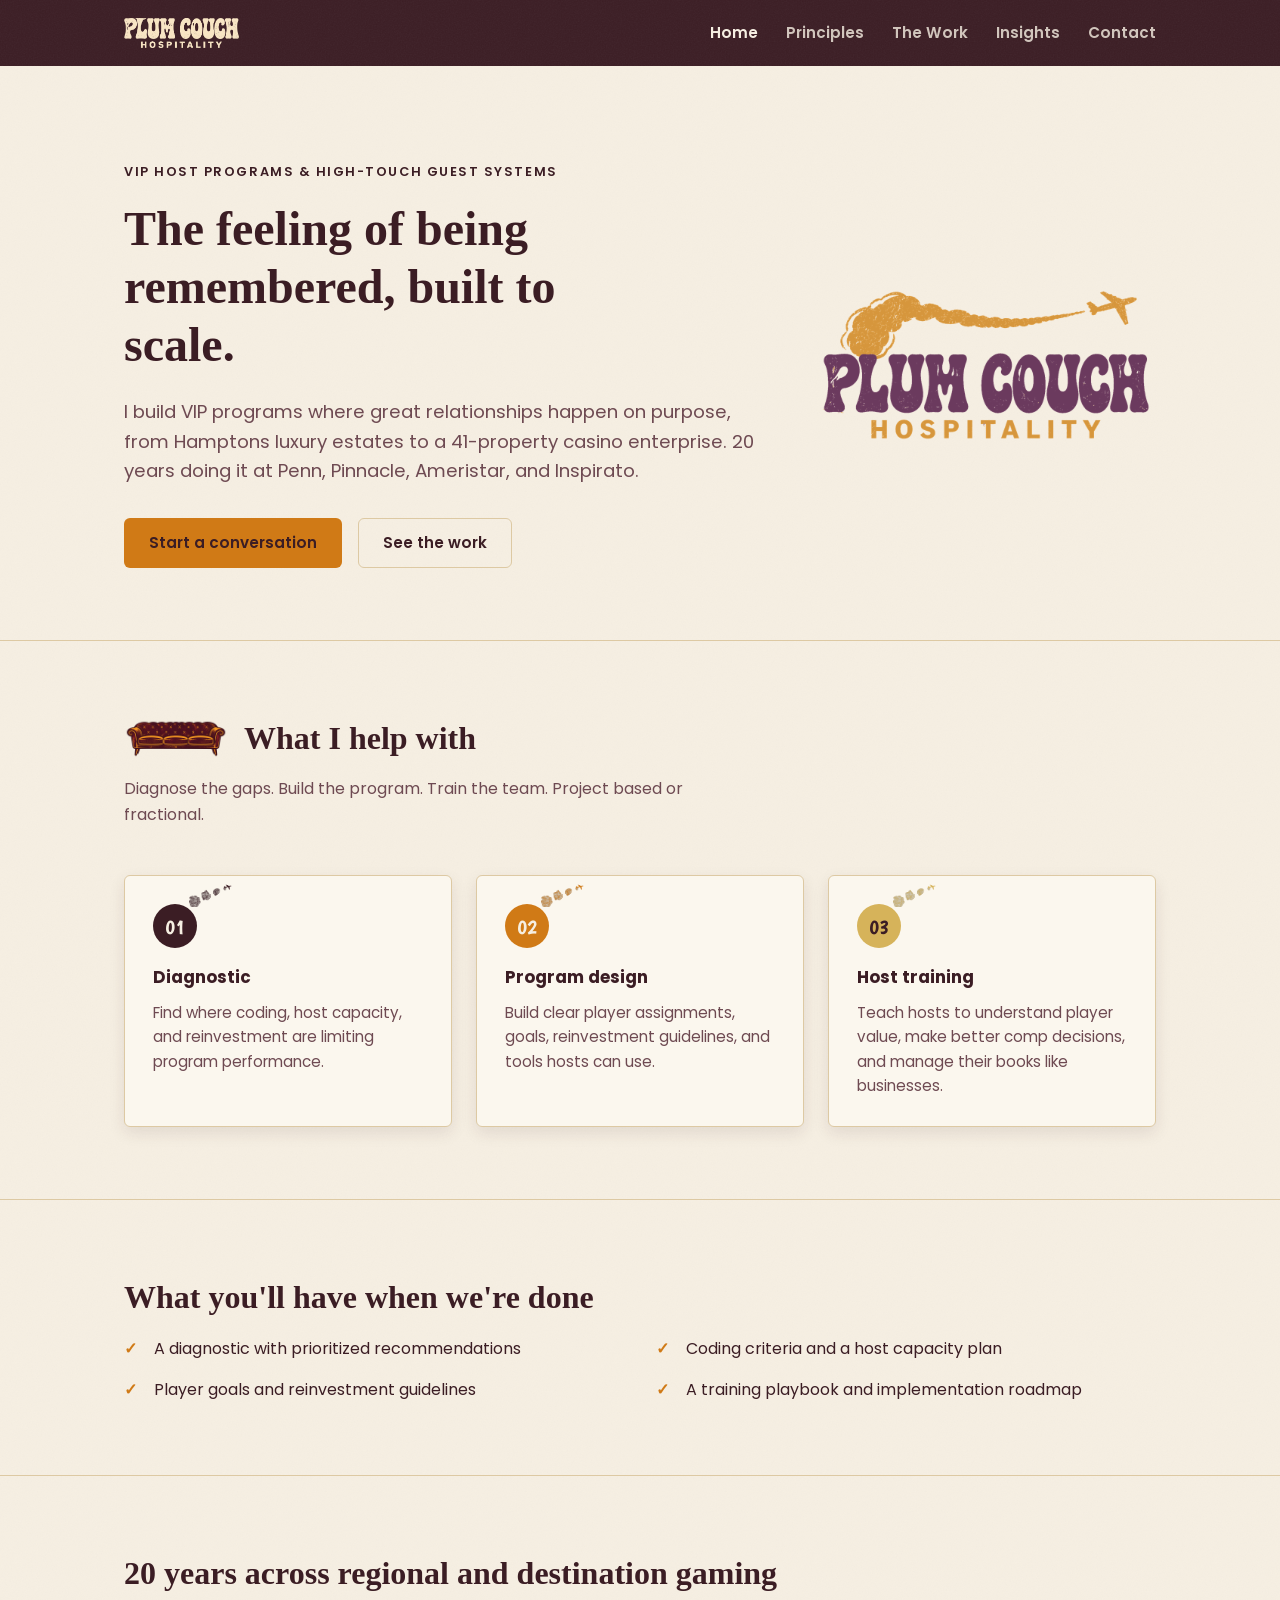
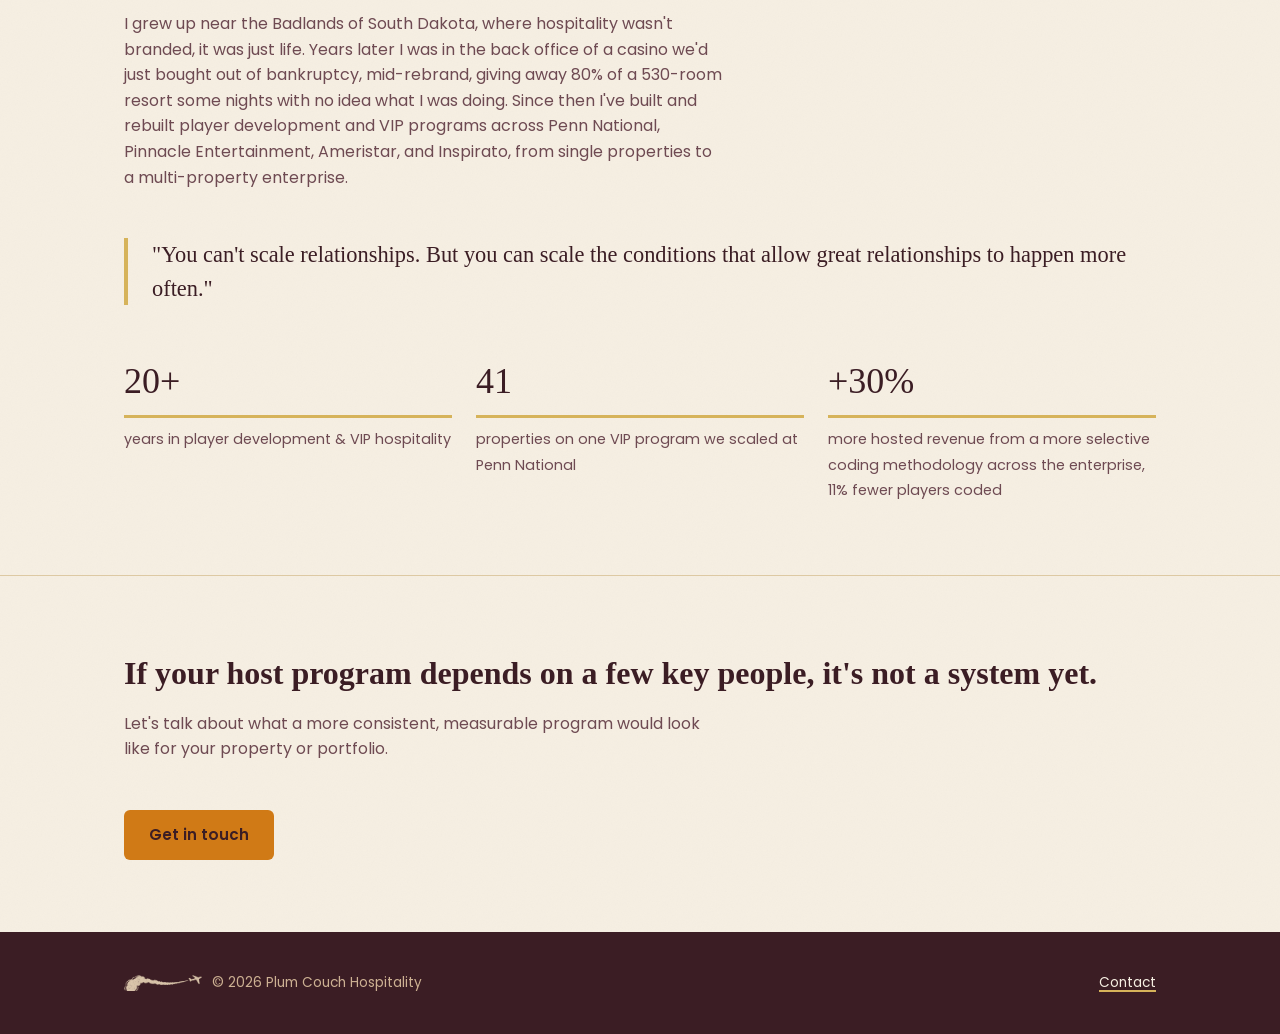
==== commit 520986b8: "Homepage about copy: clarify the bankruptcy detail Wasn't working for a bankrupt casino, the company" ====
--- a/index.html
+++ b/index.html
@@ -120,11 +120,11 @@
       <h2 class="section-heading">20 years across regional and destination gaming</h2>
       <p class="section-sub">
         I grew up near the Badlands of South Dakota, where hospitality wasn't branded,
-        it was just life. Years later I was in the back office of a bankrupt casino
-        mid-rebrand, giving away 80% of a 530-room resort some nights with no idea what
-        I was doing. Since then I've built and rebuilt player development and VIP
-        programs across Penn National, Pinnacle Entertainment, Ameristar, and Inspirato,
-        from single properties to a multi-property enterprise.
+        it was just life. Years later I was in the back office of a casino we'd just
+        bought out of bankruptcy, mid-rebrand, giving away 80% of a 530-room resort some
+        nights with no idea what I was doing. Since then I've built and rebuilt player
+        development and VIP programs across Penn National, Pinnacle Entertainment,
+        Ameristar, and Inspirato, from single properties to a multi-property enterprise.
       </p>
       <blockquote class="pull">
         "You can't scale relationships. But you can scale the conditions that
--- a/css/styles.css
+++ b/css/styles.css
@@ -140,7 +140,8 @@
     gap: 0;
     padding: 16px 0 8px;
   }
-  nav.primary-nav li { padding: 10px 0; border-top: 1px solid var(--color-border); }
+  nav.primary-nav li { border-top: 1px solid var(--color-border); }
+  nav.primary-nav li a { display: block; padding: 14px 4px; }
   .site-header .wrap { flex-wrap: wrap; }
   .nav-toggle { display: inline-block; }
   .brand-mark { height: 22px; }
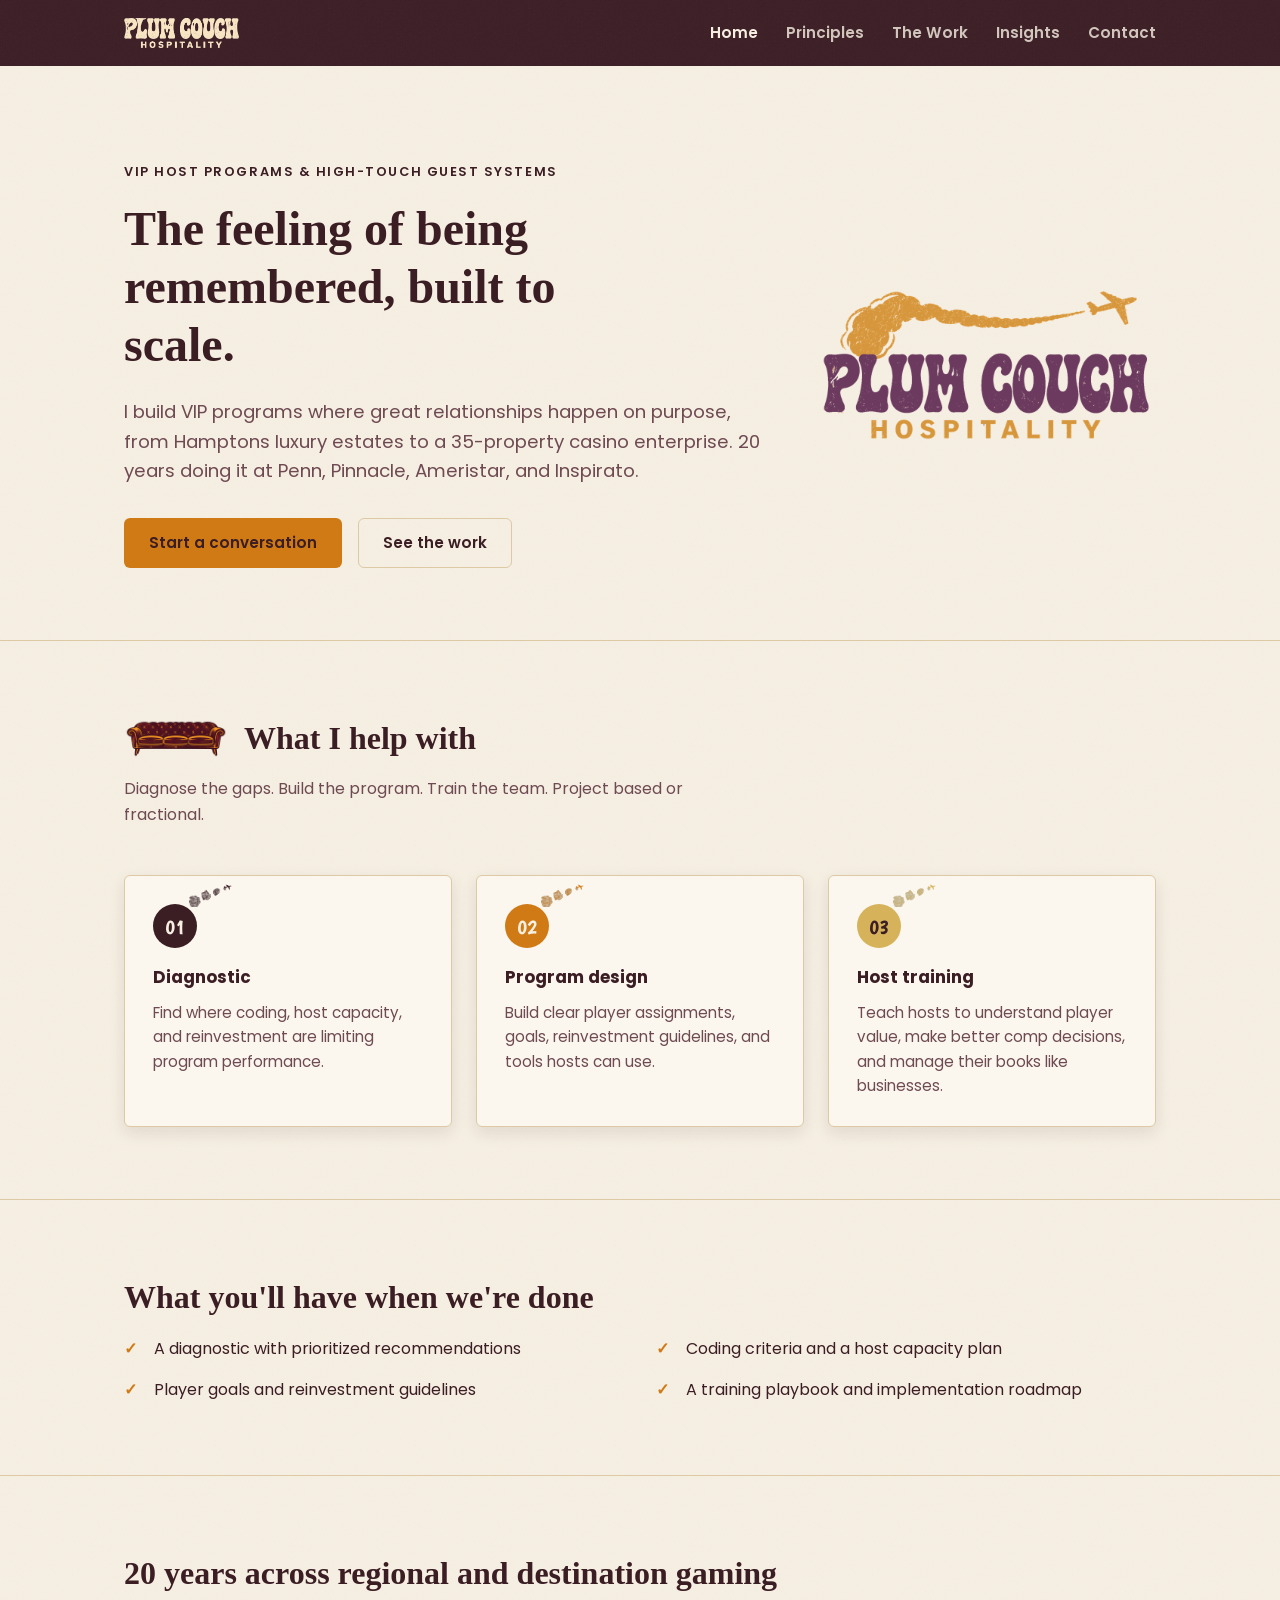
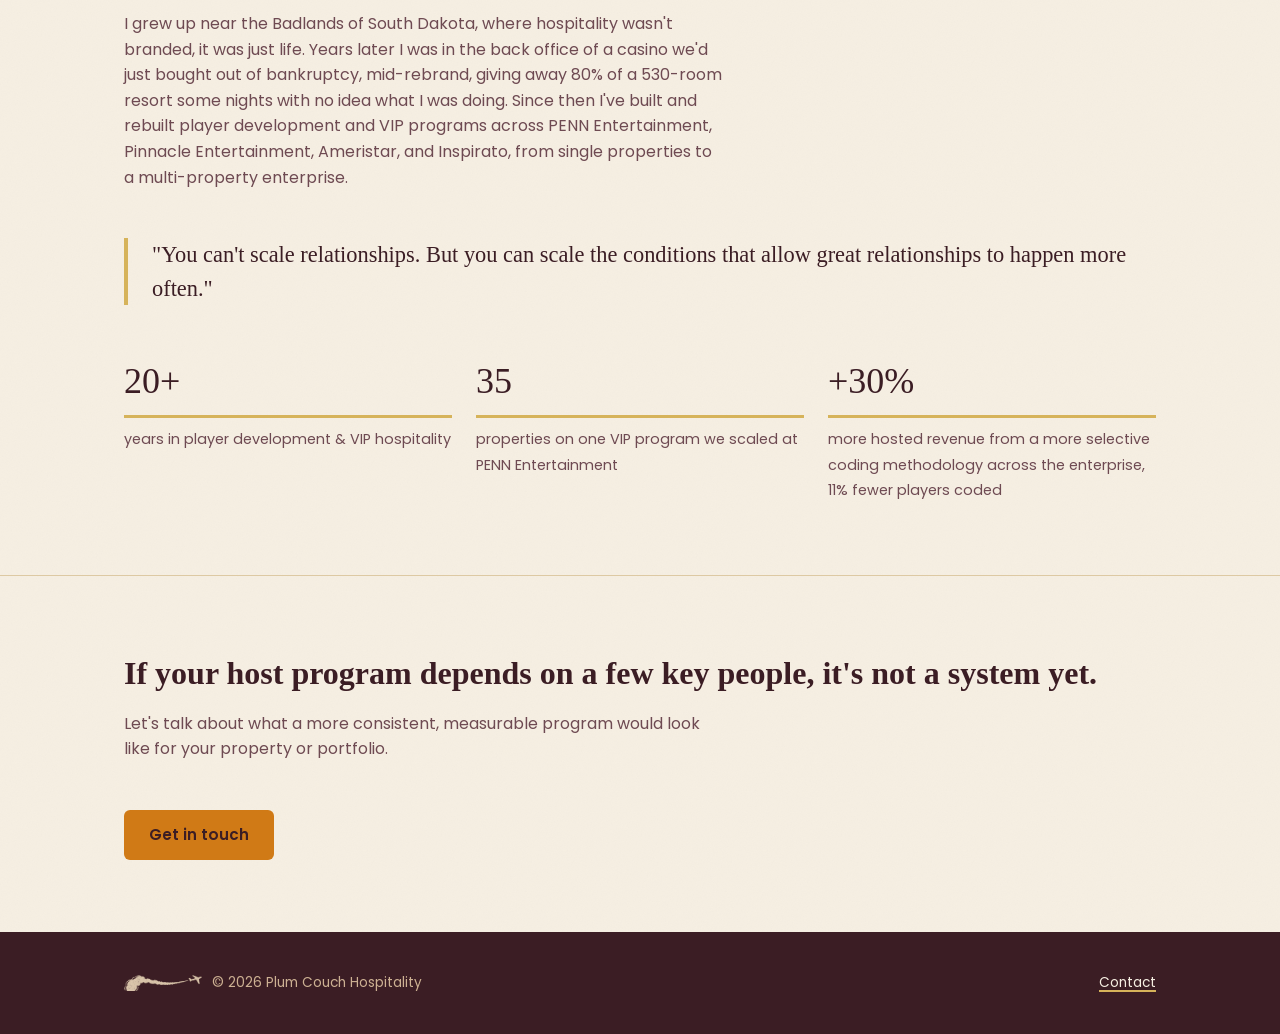
==== commit 1680bd80: "update" ====
--- a/index.html
+++ b/index.html
@@ -49,7 +49,7 @@
         <h1>The feeling of being remembered, built to scale.</h1>
         <p class="lede">
           I build VIP programs where great relationships happen on purpose, from Hamptons
-          luxury estates to a 41-property casino enterprise. 20 years doing it at Penn,
+          luxury estates to a 35-property casino enterprise. 20 years doing it at Penn,
           Pinnacle, Ameristar, and Inspirato.
         </p>
         <div class="button-row">
@@ -123,7 +123,7 @@
         it was just life. Years later I was in the back office of a casino we'd just
         bought out of bankruptcy, mid-rebrand, giving away 80% of a 530-room resort some
         nights with no idea what I was doing. Since then I've built and rebuilt player
-        development and VIP programs across Penn National, Pinnacle Entertainment,
+        development and VIP programs across PENN Entertainment, Pinnacle Entertainment,
         Ameristar, and Inspirato, from single properties to a multi-property enterprise.
       </p>
       <blockquote class="pull">
@@ -136,8 +136,8 @@
           <span class="label">years in player development &amp; VIP hospitality</span>
         </div>
         <div class="stat">
-          <span class="num">41</span>
-          <span class="label">properties on one VIP program we scaled at Penn National</span>
+          <span class="num">35</span>
+          <span class="label">properties on one VIP program we scaled at PENN Entertainment</span>
         </div>
         <div class="stat">
           <span class="num">+30%</span>
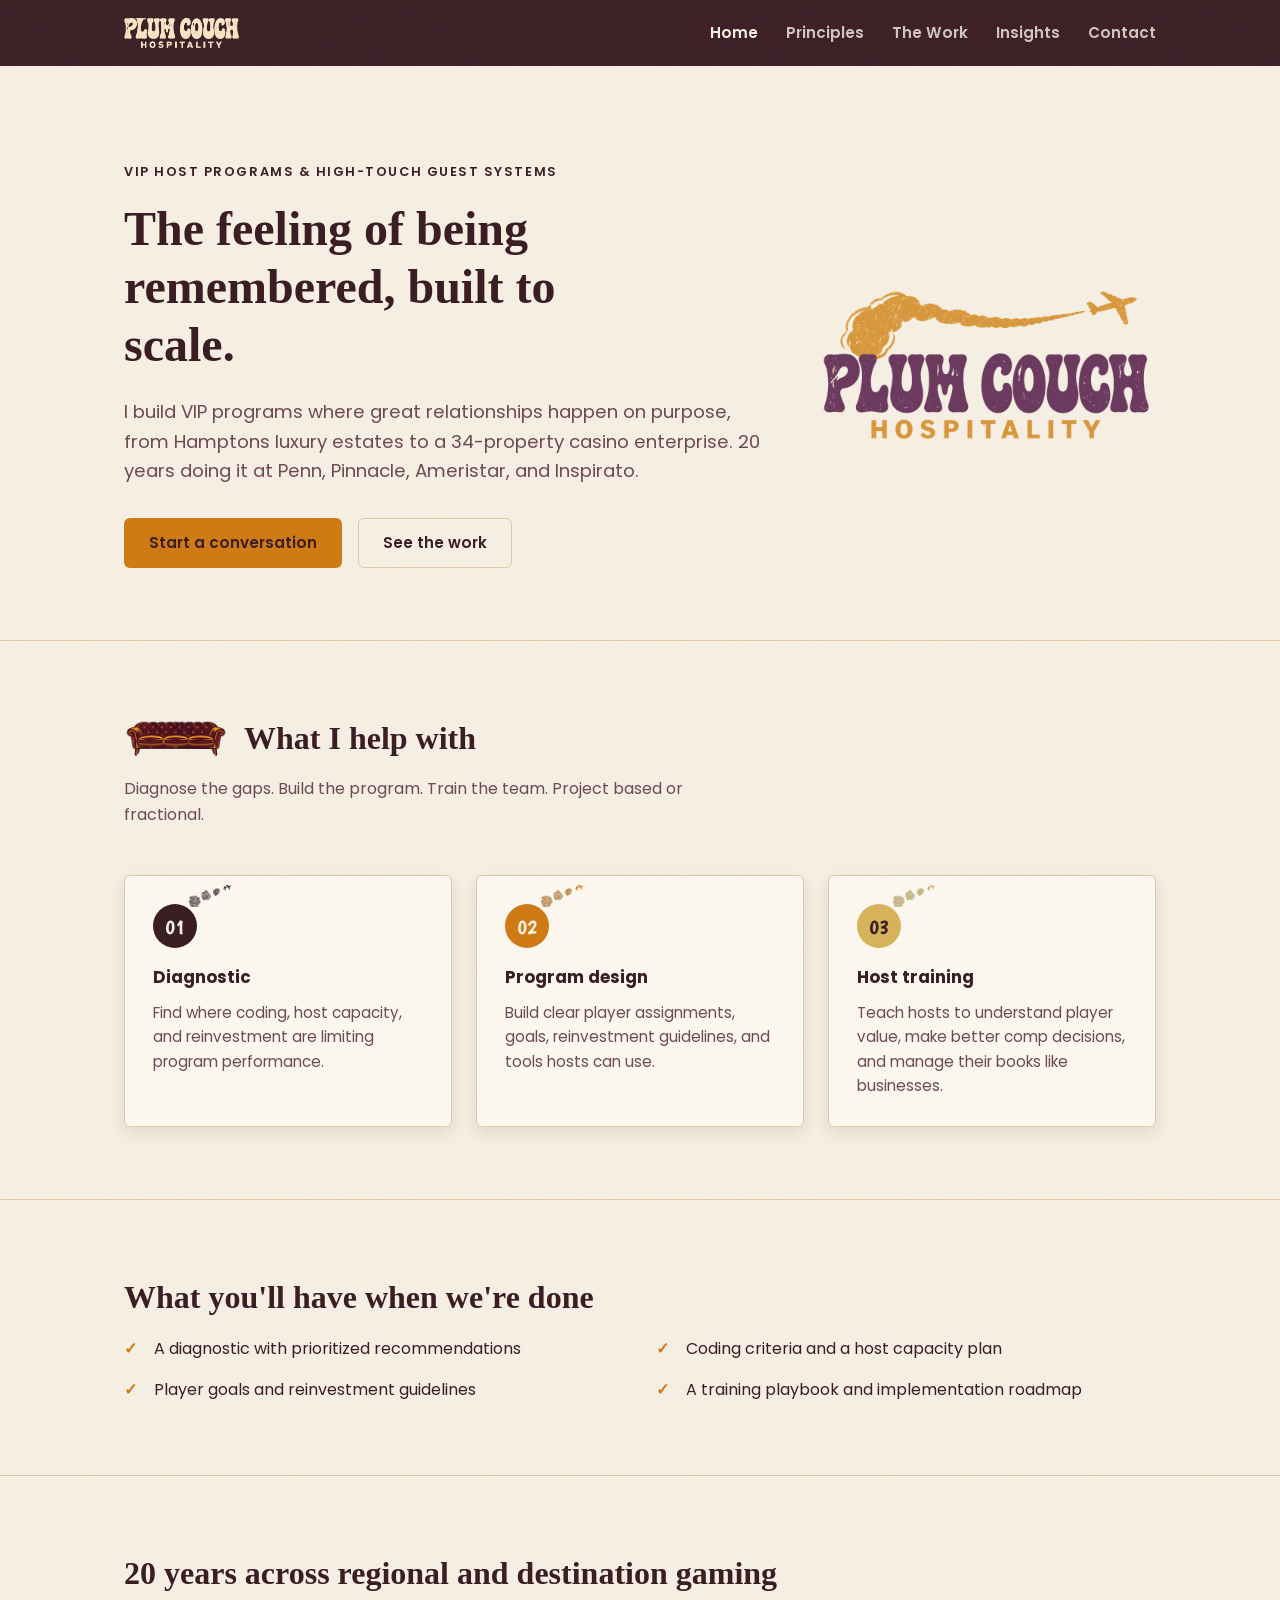
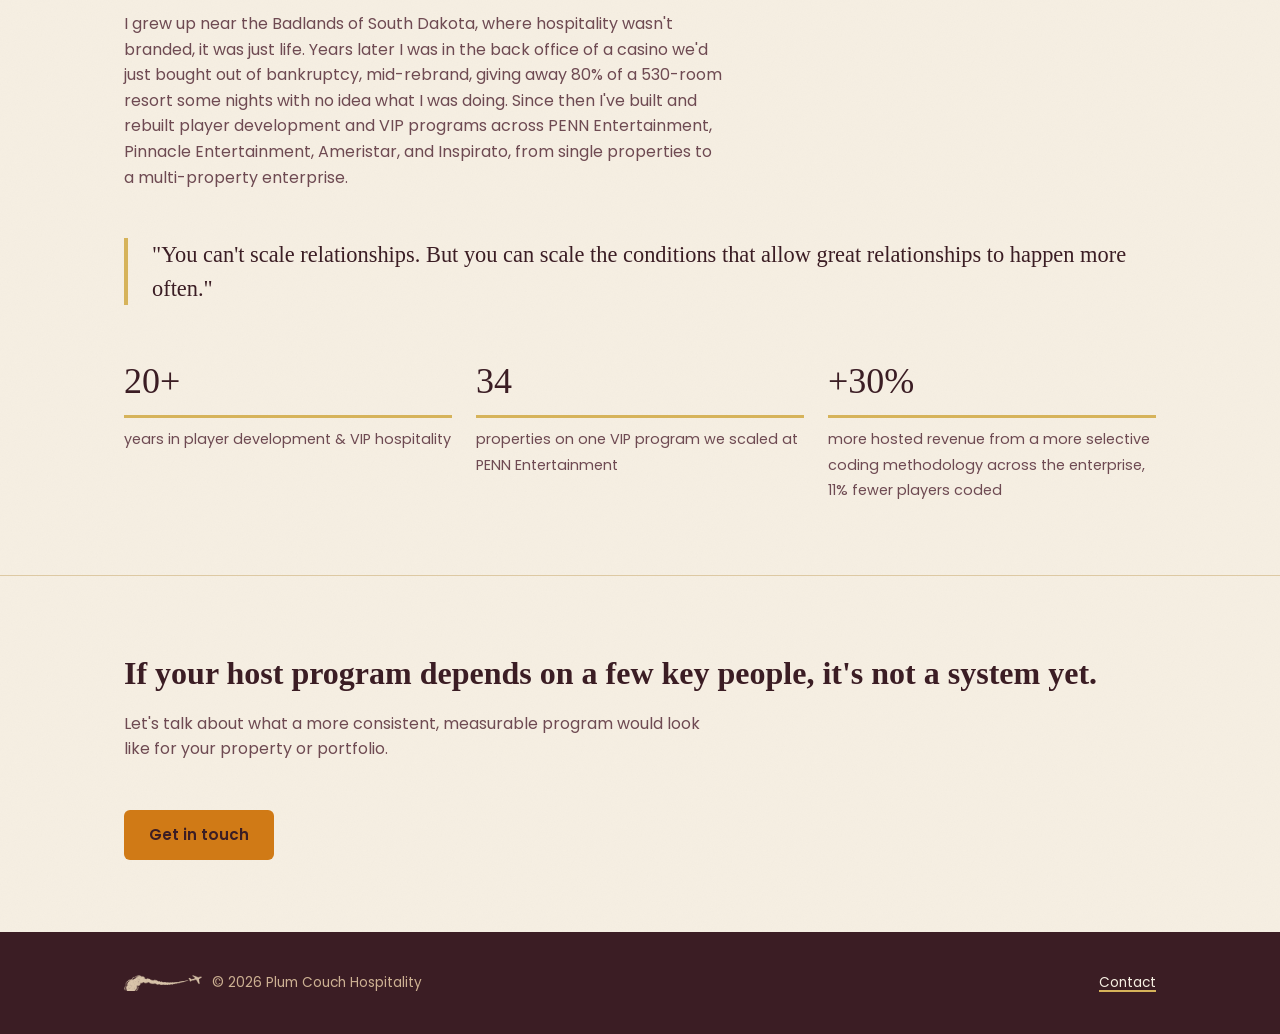
==== commit c896779f: "Correct property count from 35 to 34 (Plainridge Park Casino wasn't his) Co-Authored-By: Claude Sonn" ====
--- a/index.html
+++ b/index.html
@@ -49,7 +49,7 @@
         <h1>The feeling of being remembered, built to scale.</h1>
         <p class="lede">
           I build VIP programs where great relationships happen on purpose, from Hamptons
-          luxury estates to a 35-property casino enterprise. 20 years doing it at Penn,
+          luxury estates to a 34-property casino enterprise. 20 years doing it at Penn,
           Pinnacle, Ameristar, and Inspirato.
         </p>
         <div class="button-row">
@@ -136,7 +136,7 @@
           <span class="label">years in player development &amp; VIP hospitality</span>
         </div>
         <div class="stat">
-          <span class="num">35</span>
+          <span class="num">34</span>
           <span class="label">properties on one VIP program we scaled at PENN Entertainment</span>
         </div>
         <div class="stat">
